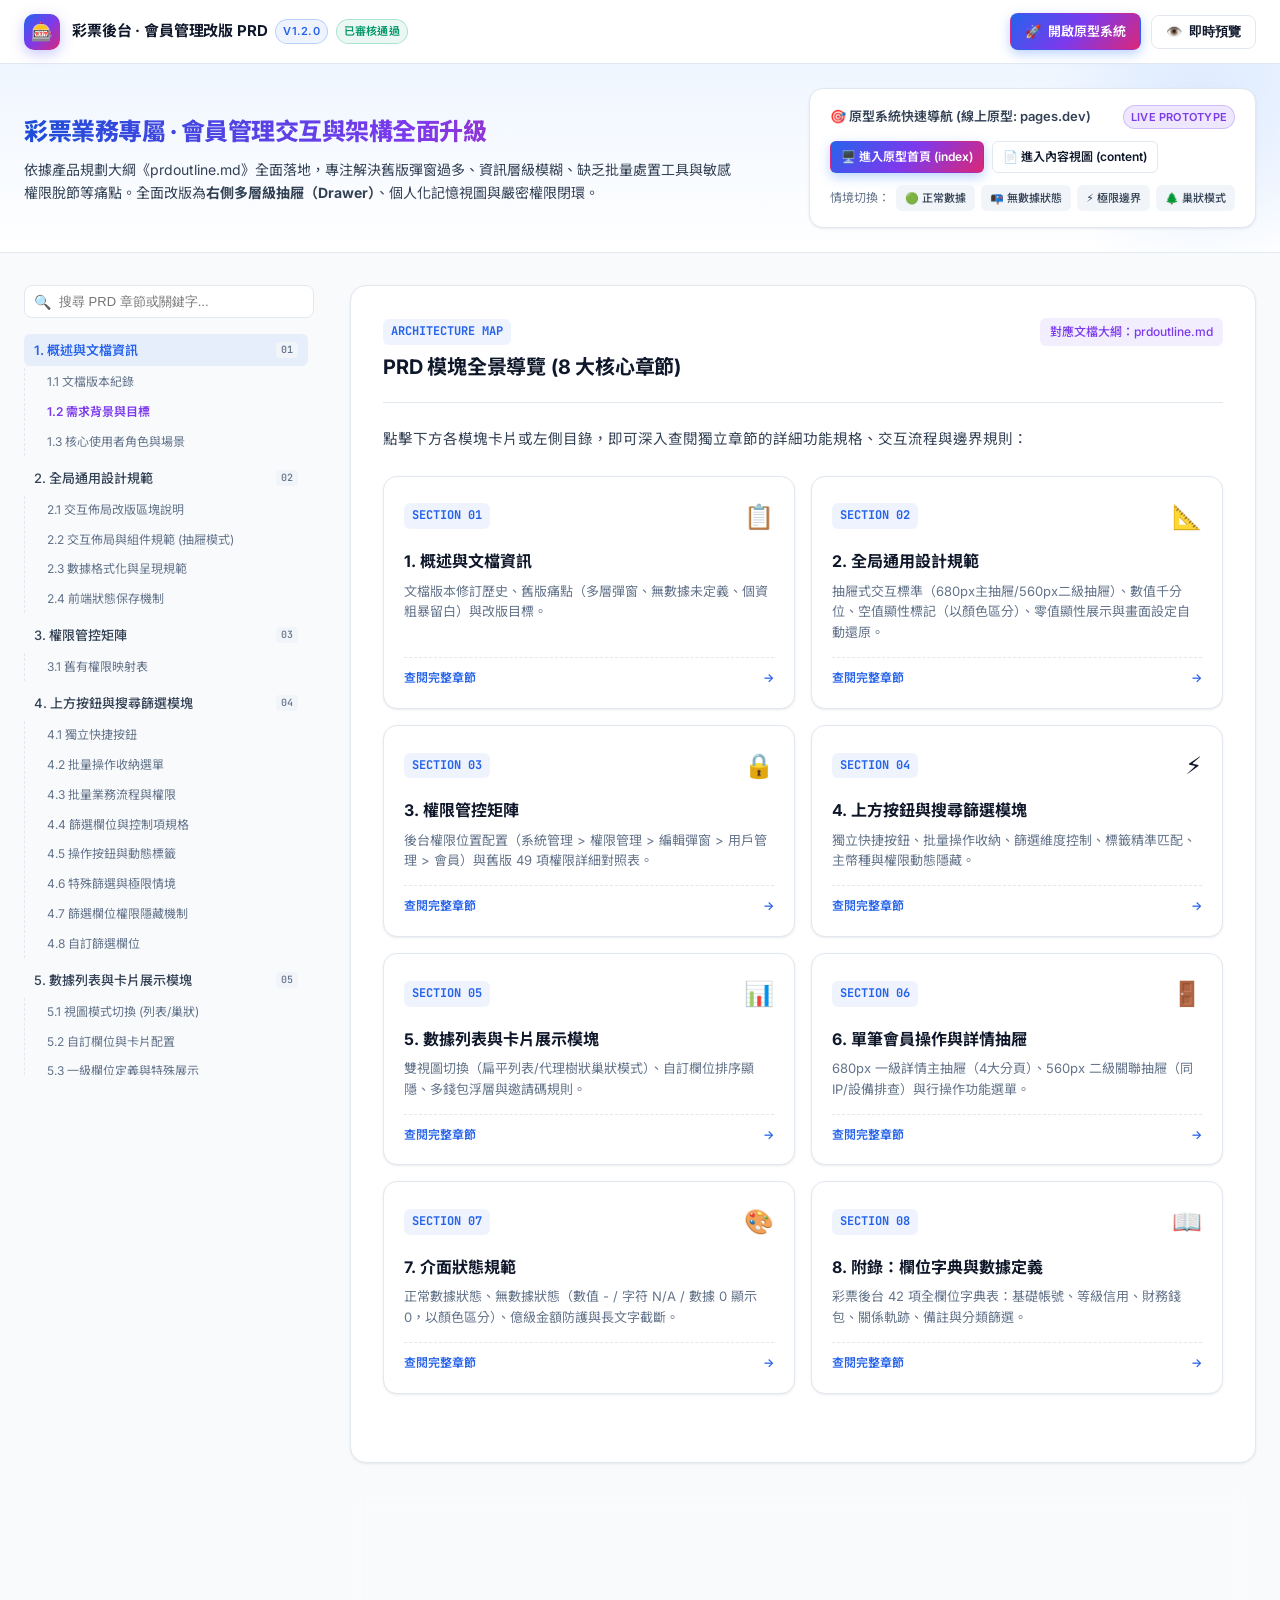
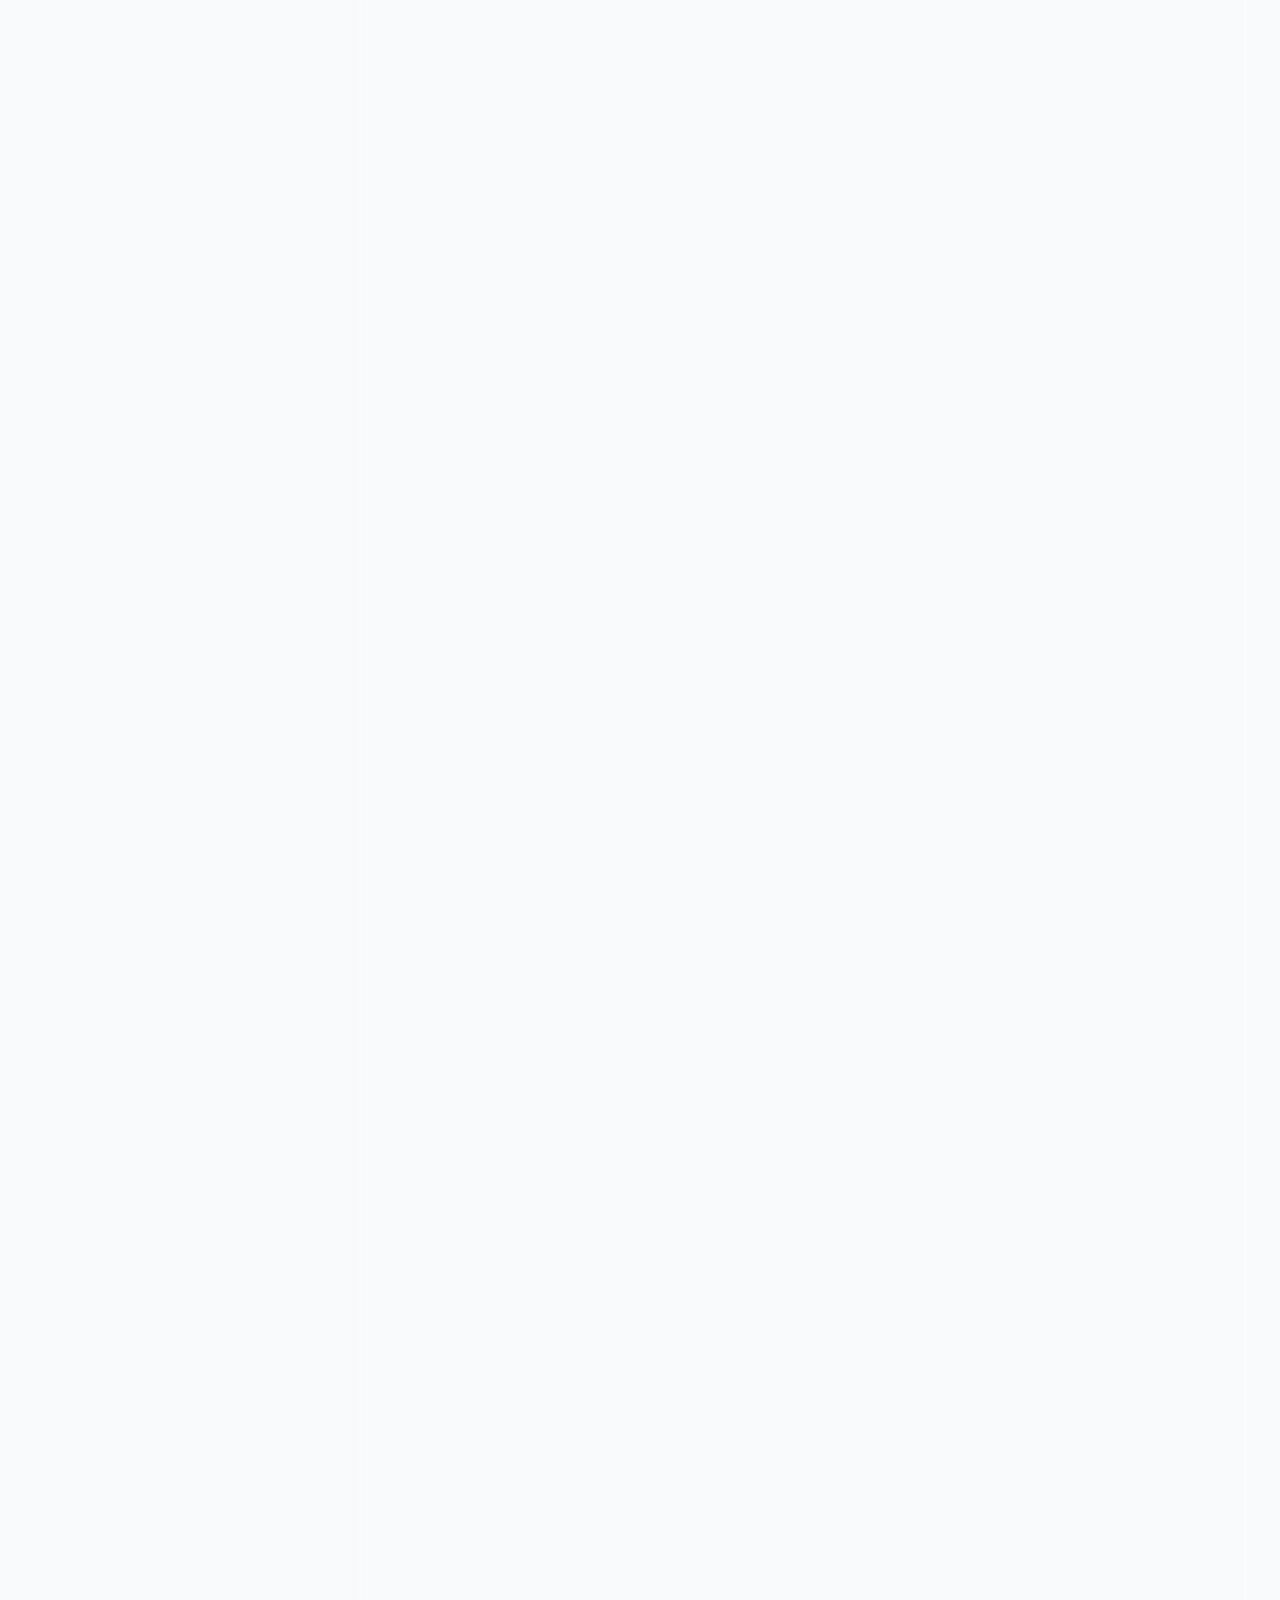
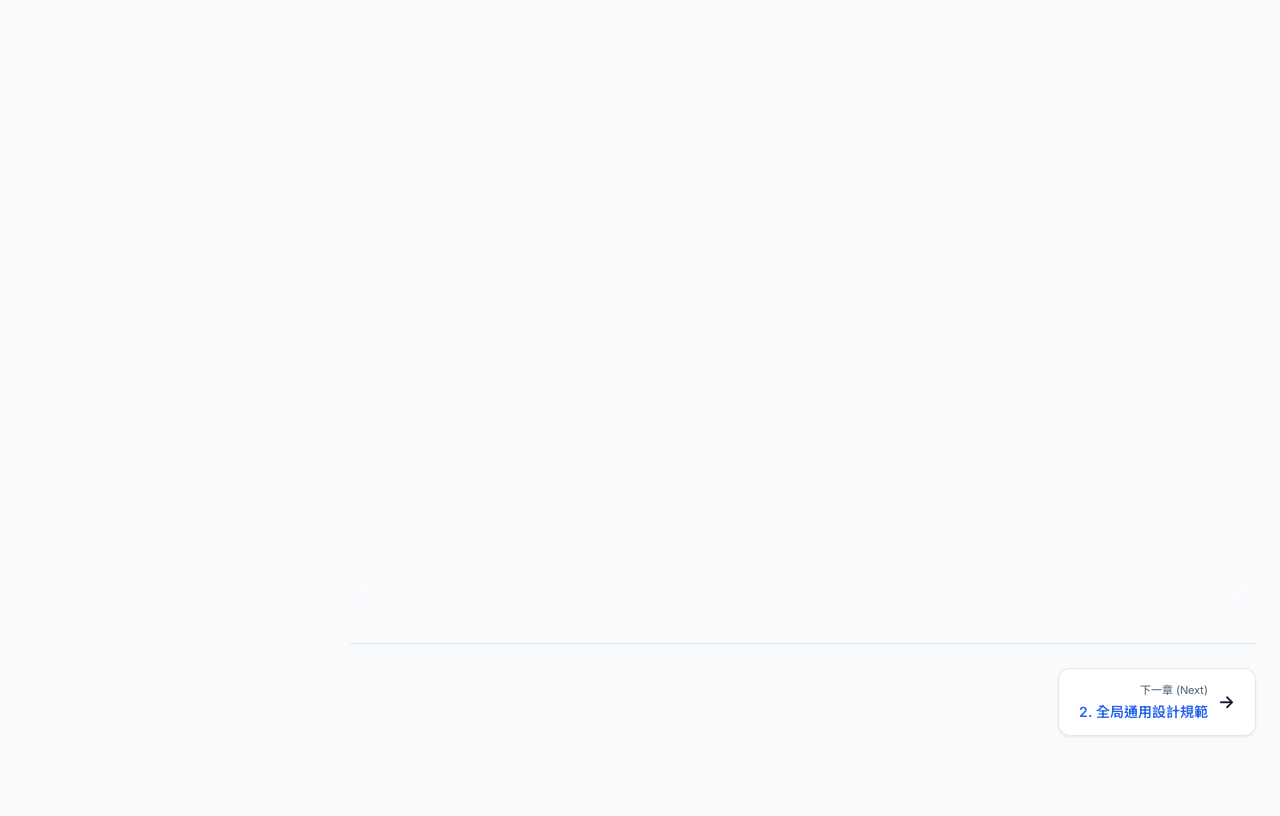
==== index.html @ 3790c060 "feat: 彩票後台會員管理改版 PRD 與交互設計規格文檔" ====
<!DOCTYPE html>
<html lang="zh-TW">
<head>
  <meta charset="UTF-8">
  <meta name="viewport" content="width=device-width, initial-scale=1.0">
  <title>《彩票後台 - 會員管理改版 PRD》產品需求文檔總覽</title>
  <meta name="description" content="彩票會員管理後台改版產品需求文檔 (PRD)，涵蓋抽屜式交互佈局、權限連動矩陣、42項欄位字典、批量作業機制與原型系統整合。">
  
  <!-- Google Fonts: Inter & JetBrains Mono -->
  <link rel="preconnect" href="https://fonts.googleapis.com">
  <link rel="preconnect" href="https://fonts.gstatic.com" crossorigin>
  <link href="https://fonts.googleapis.com/css2?family=Inter:wght@300;400;500;600;700;800&family=JetBrains+Mono:wght@400;500;600&family=Noto+Sans+TC:wght@300;400;500;700&display=swap" rel="stylesheet">

  <link rel="stylesheet" href="css/style.css">
</head>
<body>

  <!-- Top Sticky Bar -->
  <header class="site-header">
    <a href="index.html" class="brand-area">
      <div class="brand-icon">🎰</div>
      <div class="brand-info">
        <h1>
          彩票後台 · 會員管理改版 PRD
          <span class="badge-tag badge-primary">v1.2.0</span>
          <span class="badge-tag badge-emerald">已審核通過</span>
        </h1>
      </div>
    </a>

    <div class="header-actions">
      <!-- Direct Prototype Link -->
      <a href="https://pm-doc-new-sport.pages.dev/" target="_blank" class="btn btn-primary" id="open-prototype-btn">
        <span>🚀</span>
        <span>開啟原型系統</span>
      </a>

      <!-- Quick Embed Preview Trigger -->
      <button class="btn btn-outline" onclick="openPrototypeModal('https://pm-doc-new-sport.pages.dev/content.html?mock=normal')">
        <span>👁️</span>
        <span>即時預覽</span>
      </button>
    </div>
  </header>

  <!-- Prototype Hero Showcase Banner -->
  <section class="prototype-hero">
    <div class="hero-content">
      <div class="hero-text">
        <div class="hero-title">彩票業務專屬 · 會員管理交互與架構全面升級</div>
        <div class="hero-subtitle">
          依據產品規劃大綱《prdoutline.md》全面落地，專注解決舊版彈窗過多、資訊層級模糊、缺乏批量處置工具與敏感權限脫節等痛點。全面改版為<strong>右側多層級抽屜（Drawer）</strong>、個人化記憶視圖與嚴密權限閉環。
        </div>
      </div>

      <div class="hero-prototype-card">
        <div class="prototype-card-header">
          <span>🎯 原型系統快速導航 (線上原型: pages.dev)</span>
          <span class="badge-tag badge-purple">LIVE PROTOTYPE</span>
        </div>
        <div class="prototype-card-actions">
          <a href="https://pm-doc-new-sport.pages.dev/" target="_blank" class="btn btn-sm btn-primary">
            🖥️ 進入原型首頁 (index)
          </a>
          <a href="https://pm-doc-new-sport.pages.dev/content.html" target="_blank" class="btn btn-sm btn-outline">
            📄 進入內容視圖 (content)
          </a>
        </div>
        <div class="scenario-pills">
          <span>情境切換：</span>
          <a href="https://pm-doc-new-sport.pages.dev/content.html?mock=normal" target="_blank" class="pill-link">🟢 正常數據</a>
          <a href="https://pm-doc-new-sport.pages.dev/content.html?mock=nodata&mode=nested" target="_blank" class="pill-link">📭 無數據狀態</a>
          <a href="https://pm-doc-new-sport.pages.dev/content.html?mock=extreme&mode=nested" target="_blank" class="pill-link">⚡ 極限邊界</a>
          <a href="https://pm-doc-new-sport.pages.dev/content.html?mode=nested" target="_blank" class="pill-link">🌲 巢狀模式</a>
        </div>
      </div>
    </div>
  </section>

  <!-- Main Container -->
  <div class="app-container">

    <!-- Left Sidebar: TOC -->
    <aside class="sidebar">
      <div class="toc-search-box">
        <span class="toc-search-icon">🔍</span>
        <input type="text" class="toc-search-input" id="toc-filter" placeholder="搜尋 PRD 章節或關鍵字..." oninput="filterTOC()">
      </div>

      <nav class="toc-nav">
                                <ul class="toc-list" id="toc-list">
          <li class="toc-item">
            <a href="section-1.html" class="toc-link active">
              <span>1. 概述與文檔資訊</span>
              <span class="toc-badge">01</span>
            </a>
            <ul class="toc-sublist">
              <li><a href="#sec-1-1" class="toc-sublink">1.1 文檔版本紀錄</a></li>
              <li><a href="#sec-1-2" class="toc-sublink">1.2 需求背景與目標</a></li>
              <li><a href="#sec-1-3" class="toc-sublink">1.3 核心使用者角色與場景</a></li>
            </ul>
          </li>
          <li class="toc-item">
            <a href="section-2.html" class="toc-link">
              <span>2. 全局通用設計規範</span>
              <span class="toc-badge">02</span>
            </a>
            <ul class="toc-sublist">
              <li><a href="section-2.html#sec-2-1" class="toc-sublink">2.1 交互佈局改版區塊說明</a></li>
              <li><a href="section-2.html#sec-2-2" class="toc-sublink">2.2 交互佈局與組件規範 (抽屜模式)</a></li>
              <li><a href="section-2.html#sec-2-3" class="toc-sublink">2.3 數據格式化與呈現規範</a></li>
              <li><a href="section-2.html#sec-2-4" class="toc-sublink">2.4 前端狀態保存機制</a></li>
            </ul>
          </li>
          <li class="toc-item">
            <a href="section-3.html" class="toc-link">
              <span>3. 權限管控矩陣</span>
              <span class="toc-badge">03</span>
            </a>
            <ul class="toc-sublist">
              <li><a href="section-3.html#sec-3-1" class="toc-sublink">3.1 舊有權限映射表</a></li>
            </ul>
          </li>
          <li class="toc-item">
            <a href="section-4.html" class="toc-link">
              <span>4. 上方按鈕與搜尋篩選模塊</span>
              <span class="toc-badge">04</span>
            </a>
            <ul class="toc-sublist">
              <li><a href="section-4.html#sec-4-1" class="toc-sublink">4.1 獨立快捷按鈕</a></li>
              <li><a href="section-4.html#sec-4-2" class="toc-sublink">4.2 批量操作收納選單</a></li>
              <li><a href="section-4.html#sec-4-3" class="toc-sublink">4.3 批量業務流程與權限</a></li>
              <li><a href="section-4.html#sec-4-4" class="toc-sublink">4.4 篩選欄位與控制項規格</a></li>
              <li><a href="section-4.html#sec-4-5" class="toc-sublink">4.5 操作按鈕與動態標籤</a></li>
              <li><a href="section-4.html#sec-4-6" class="toc-sublink">4.6 特殊篩選與極限情境</a></li>
              <li><a href="section-4.html#sec-4-7" class="toc-sublink">4.7 篩選欄位權限隱藏機制</a></li>
              <li><a href="section-4.html#sec-4-8" class="toc-sublink">4.8 自訂篩選欄位</a></li>
            </ul>
          </li>
          <li class="toc-item">
            <a href="section-5.html" class="toc-link">
              <span>5. 數據列表與卡片展示模塊</span>
              <span class="toc-badge">05</span>
            </a>
            <ul class="toc-sublist">
              <li><a href="section-5.html#sec-5-1" class="toc-sublink">5.1 視圖模式切換 (列表/巢狀)</a></li>
              <li><a href="section-5.html#sec-5-2" class="toc-sublink">5.2 自訂欄位與卡片配置</a></li>
              <li><a href="section-5.html#sec-5-3" class="toc-sublink">5.3 一級欄位定義與特殊展示</a></li>
              <li><a href="section-5.html#sec-5-3-2" class="toc-sublink">5.3.2 列表模式展開卡片規格</a></li>
            </ul>
          </li>
          <li class="toc-item">
            <a href="section-6.html" class="toc-link">
              <span>6. 單筆會員操作與詳情抽屜</span>
              <span class="toc-badge">06</span>
            </a>
            <ul class="toc-sublist">
              <li><a href="section-6.html#sec-6-1" class="toc-sublink">6.1 編輯用戶抽屜 (基本信息/設置)</a></li>
              <li><a href="section-6.html#sec-6-2" class="toc-sublink">6.2 會員詳情抽屜 (4大分頁)</a></li>
              <li><a href="section-6.html#sec-6-3" class="toc-sublink">6.3 二級抽屜互動機制 (同IP/設備)</a></li>
            </ul>
          </li>
          <li class="toc-item">
            <a href="section-7.html" class="toc-link">
              <span>7. 介面狀態規範</span>
              <span class="toc-badge">07</span>
            </a>
            <ul class="toc-sublist">
              <li><a href="section-7.html#sec-7-1" class="toc-sublink">7.1 正常狀態 (Normal State)</a></li>
              <li><a href="section-7.html#sec-7-2" class="toc-sublink">7.2 無數據狀態 (Empty State)</a></li>
              <li><a href="section-7.html#sec-7-3" class="toc-sublink">7.3 極限狀態 (Edge / Extreme State)</a></li>
            </ul>
          </li>
          <li class="toc-item">
            <a href="section-8.html" class="toc-link">
              <span>8. 附錄：欄位字典與數據定義</span>
              <span class="toc-badge">08</span>
            </a>
            <ul class="toc-sublist">
              <li><a href="section-8.html#sec-8-1" class="toc-sublink">8.1 基礎帳號與狀態 (12項)</a></li>
              <li><a href="section-8.html#sec-8-2" class="toc-sublink">8.2 等級與額度 (7項)</a></li>
              <li><a href="section-8.html#sec-8-3" class="toc-sublink">8.3 財務與資金流水 (13項)</a></li>
              <li><a href="section-8.html#sec-8-4" class="toc-sublink">8.4 關係、推薦與軌跡 (8項)</a></li>
              <li><a href="section-8.html#sec-8-5" class="toc-sublink">8.5 備註欄位 (2項)</a></li>
            </ul>
          </li>
        </ul>
      </nav>
    </aside>

    <!-- Main Content Area -->
    <main class="content-area">

      <!-- Architecture Overview Cards -->
      <div class="section-card" style="margin-bottom: 24px;">
        <div class="section-header">
          <div>
            <span class="section-number">ARCHITECTURE MAP</span>
            <h2 class="section-title">PRD 模塊全景導覽 (8 大核心章節)</h2>
          </div>
          <span class="section-source">對應文檔大綱：prdoutline.md</span>
        </div>
        <p class="paragraph">點擊下方各模塊卡片或左側目錄，即可深入查閱獨立章節的詳細功能規格、交互流程與邊界規則：</p>
        
        <div class="module-overview-grid">
        <a href="section-1.html" class="module-card">
          <div>
            <div class="module-card-header">
              <span class="module-card-num">SECTION 01</span>
              <span class="module-card-icon">📋</span>
            </div>
            <div class="module-card-title">1. 概述與文檔資訊</div>
            <div class="module-card-desc">文檔版本修訂歷史、舊版痛點（多層彈窗、無數據未定義、個資粗暴留白）與改版目標。</div>
          </div>
          <div class="module-card-footer">
            <span>查閱完整章節</span>
            <span>→</span>
          </div>
        </a>
        <a href="section-2.html" class="module-card">
          <div>
            <div class="module-card-header">
              <span class="module-card-num">SECTION 02</span>
              <span class="module-card-icon">📐</span>
            </div>
            <div class="module-card-title">2. 全局通用設計規範</div>
            <div class="module-card-desc">抽屜式交互標準（680px主抽屜/560px二級抽屜）、數值千分位、空值顯性標記（以顏色區分）、零值顯性展示與畫面設定自動還原。</div>
          </div>
          <div class="module-card-footer">
            <span>查閱完整章節</span>
            <span>→</span>
          </div>
        </a>
        <a href="section-3.html" class="module-card">
          <div>
            <div class="module-card-header">
              <span class="module-card-num">SECTION 03</span>
              <span class="module-card-icon">🔒</span>
            </div>
            <div class="module-card-title">3. 權限管控矩陣</div>
            <div class="module-card-desc">後台權限位置配置（系統管理 &gt; 權限管理 &gt; 編輯彈窗 &gt; 用戶管理 &gt; 會員）與舊版 49 項權限詳細對照表。</div>
          </div>
          <div class="module-card-footer">
            <span>查閱完整章節</span>
            <span>→</span>
          </div>
        </a>
                        <a href="section-4.html" class="module-card">
          <div>
            <div class="module-card-header">
              <span class="module-card-num">SECTION 04</span>
              <span class="module-card-icon">⚡</span>
            </div>
            <div class="module-card-title">4. 上方按鈕與搜尋篩選模塊</div>
            <div class="module-card-desc">獨立快捷按鈕、批量操作收納、篩選維度控制、標籤精準匹配、主幣種與權限動態隱藏。</div>
          </div>
          <div class="module-card-footer">
            <span>查閱完整章節</span>
            <span>→</span>
          </div>
        </a>
        <a href="section-5.html" class="module-card">
          <div>
            <div class="module-card-header">
              <span class="module-card-num">SECTION 05</span>
              <span class="module-card-icon">📊</span>
            </div>
            <div class="module-card-title">5. 數據列表與卡片展示模塊</div>
            <div class="module-card-desc">雙視圖切換（扁平列表/代理樹狀巢狀模式）、自訂欄位排序顯隱、多錢包浮層與邀請碼規則。</div>
          </div>
          <div class="module-card-footer">
            <span>查閱完整章節</span>
            <span>→</span>
          </div>
        </a>
        <a href="section-6.html" class="module-card">
          <div>
            <div class="module-card-header">
              <span class="module-card-num">SECTION 06</span>
              <span class="module-card-icon">🚪</span>
            </div>
            <div class="module-card-title">6. 單筆會員操作與詳情抽屜</div>
            <div class="module-card-desc">680px 一級詳情主抽屜（4大分頁）、560px 二級關聯抽屜（同IP/設備排查）與行操作功能選單。</div>
          </div>
          <div class="module-card-footer">
            <span>查閱完整章節</span>
            <span>→</span>
          </div>
        </a>
        <a href="section-7.html" class="module-card">
          <div>
            <div class="module-card-header">
              <span class="module-card-num">SECTION 07</span>
              <span class="module-card-icon">🎨</span>
            </div>
            <div class="module-card-title">7. 介面狀態規範</div>
            <div class="module-card-desc">正常數據狀態、無數據狀態（數值 - / 字符 N/A / 數據 0 顯示 0，以顏色區分）、億級金額防護與長文字截斷。</div>
          </div>
          <div class="module-card-footer">
            <span>查閱完整章節</span>
            <span>→</span>
          </div>
        </a>
        <a href="section-8.html" class="module-card">
          <div>
            <div class="module-card-header">
              <span class="module-card-num">SECTION 08</span>
              <span class="module-card-icon">📖</span>
            </div>
            <div class="module-card-title">8. 附錄：欄位字典與數據定義</div>
            <div class="module-card-desc">彩票後台 42 項全欄位字典表：基礎帳號、等級信用、財務錢包、關係軌跡、備註與分類篩選。</div>
          </div>
          <div class="module-card-footer">
            <span>查閱完整章節</span>
            <span>→</span>
          </div>
        </a>
        </div>
      </div>

      <!-- Section 1 Detailed Content -->
      <!-- SECTION 1 -->
      <section id="section-1" class="section-card">
        <div class="section-header">
          <div>
            <span class="section-number">SECTION 01</span>
            <h2 class="section-title">1. 概述與文檔資訊</h2>
          </div>
          <span class="section-source">📄 文檔基礎規格</span>
        </div>

        <!-- Jira Issue Link Banner -->
        <div class="callout callout-info" style="margin-bottom: 24px; display: flex; align-items: center; justify-content: space-between; flex-wrap: wrap; gap: 16px; background: rgba(0, 82, 204, 0.05); border-left: 4px solid #0052CC; padding: 14px 18px;">
          <div style="display: flex; align-items: center; gap: 14px;">
            <div style="width: 40px; height: 40px; border-radius: 8px; background: #0052CC; display: flex; align-items: center; justify-content: center; color: #fff; font-size: 20px; flex-shrink: 0; box-shadow: 0 2px 6px rgba(0, 82, 204, 0.25);">
              🎫
            </div>
            <div>
              <div style="font-size: 11px; font-weight: 700; color: #0052CC; text-transform: uppercase; letter-spacing: 0.5px; margin-bottom: 2px;">
                Jira 需求追蹤單
              </div>
              <div style="font-size: 15px; font-weight: 600; color: var(--text-main);">
                需求單號：<a href="https://cat-teams.atlassian.net/browse/PRJ-693" target="_blank" rel="noopener noreferrer" style="color: #0052CC; font-weight: 700; text-decoration: underline;">PRJ-693</a>
                <span style="color: var(--text-muted); font-weight: 400; font-size: 13px; margin-left: 6px;">(彩票會員管理改版需求)</span>
              </div>
              <div style="font-size: 12px; color: var(--text-subtle); margin-top: 3px; font-family: var(--font-mono);">
                <a href="https://cat-teams.atlassian.net/browse/PRJ-693" target="_blank" rel="noopener noreferrer" style="color: inherit; text-decoration: none;">https://cat-teams.atlassian.net/browse/PRJ-693</a>
              </div>
            </div>
          </div>
          <div>
            <a href="https://cat-teams.atlassian.net/browse/PRJ-693" target="_blank" rel="noopener noreferrer" class="btn btn-primary" style="background: #0052CC; border-color: #0052CC; padding: 7px 18px; font-size: 13px; font-weight: 600; text-decoration: none; border-radius: 6px; box-shadow: 0 2px 4px rgba(0, 82, 204, 0.2); display: inline-flex; align-items: center; gap: 6px;">
              <span>開啟 Jira 單</span>
              <span style="font-size: 14px;">↗</span>
            </a>
          </div>
        </div>

        <h3 id="sec-1-1" class="sub-title">1.1 文檔版本紀錄</h3>
        <p class="paragraph">本改版文檔嚴格追蹤彩票會員管理系統重構之演進歷程與權限對齊歷程：</p>

        <div class="table-container">
          <table class="data-table">
            <thead>
              <tr>
                <th>版本號</th>
                <th>修訂日期</th>
                <th>修訂人</th>
                <th>修訂摘要說明</th>
                <th>審核狀態</th>
              </tr>
            </thead>
            <tbody>
              <tr>
                <td><span class="code-pill">v1.2.0</span></td>
                <td>2026-10-22</td>
                <td>產品架構組</td>
                <td>建立完整 HTML 互動式 PRD，整合抽屜二級架構、42項字典與權限矩陣</td>
                <td><span class="badge-tag badge-emerald">已通過</span></td>
              </tr>
              <tr>
                <td><span class="code-pill">v1.1.0</span></td>
                <td>2026-10-18</td>
                <td>交互設計師</td>
                <td>移除多層彈窗，升級為 680px 一級抽屜與 560px 關聯二級抽屜</td>
                <td><span class="badge-tag badge-emerald">已通過</span></td>
              </tr>
              <tr>
                <td><span class="code-pill">v1.0.0</span></td>
                <td>2026-10-08</td>
                <td>產品經理</td>
                <td>完成彩票會員欄位定義、批量作業整合及權限對照表初稿</td>
                <td><span class="badge-tag badge-emerald">已通過</span></td>
              </tr>
            </tbody>
          </table>
        </div>

        <h3 id="sec-1-2" class="sub-title">1.2 需求背景與目標</h3>
        <div class="grid-2">
          <div class="feature-box" style="border-left: 3px solid var(--rose);">
            <div class="feature-box-header">
              <div class="feature-icon" style="background: var(--rose-light); color: var(--rose);">⚠️</div>
              <div class="feature-title">舊版痛點</div>
            </div>
            <div class="feature-desc">
              <ul style="padding-left: 18px; margin-top: 6px; display: flex; flex-direction: column; gap: 10px; color: var(--text-main, #0f172a); font-weight: 600; font-size: 13.5px;">
                <li>搜尋列無隨權限控制</li>
                <li>介面適配不良且難擴展</li>
                <li>未定義無數據與極限狀態</li>
                <li>資訊缺乏分群過度擁擠</li>
                <li>多層彈窗干擾操作上下文</li>
                <li>缺乏批量高頻維護工具</li>
                <li>個資遮蔽處置粗暴</li>
              </ul>
            </div>
          </div>

          <div class="feature-box" style="border-left: 3px solid var(--emerald);">
            <div class="feature-box-header">
              <div class="feature-icon" style="background: var(--emerald-light); color: var(--emerald);">🎯</div>
              <div class="feature-title">改版核心目標 (Key Objectives)</div>
            </div>
            <div class="feature-desc">
              <ul style="padding-left: 18px; margin-top: 6px; display: flex; flex-direction: column; gap: 10px; color: var(--text-main, #0f172a); font-weight: 600; font-size: 13.5px;">
                <li>搜尋條件隨權限動態控制</li>
                <li>會員數據高效比對與選取</li>
                <li>響應式適配與邊界狀態規範</li>
                <li>全面抽屜化維持列表視野連續</li>
                <li>個人化配置本地持久化</li>
                <li>閉環權限管控與安全脫敏</li>
                <li>支援列表與巢狀雙視圖切換</li>
              </ul>
            </div>
          </div>
        </div>

        <!-- Legacy Interface Screenshot Reference -->
        <div class="feature-box" style="margin-top: 18px; padding: 20px;">
          <div class="feature-box-header" style="justify-content: space-between; align-items: center; margin-bottom: 12px;">
            <div style="display: flex; align-items: center; gap: 8px;">
              <div class="feature-icon" style="background: rgba(148, 163, 184, 0.15); color: #475569;">🖼️</div>
              <div class="feature-title">舊版介面截圖對照 (Legacy Interface Reference)</div>
            </div>
            <span class="badge-tag badge-amber" style="font-size: 12px;">存檔時間：20261023</span>
          </div>
          <p style="font-size: 13.5px; color: var(--text-subtle); margin-bottom: 14px; line-height: 1.6;">
            這是舊版的介面截圖（存檔時間：20261023），包含會員列表主介面、用戶詳情彈窗與編輯用戶彈窗，作為本次痛點梳理與改版目標之現況對照依據：
          </p>

          <!-- 1. 主列表介面 -->
          <div style="margin-bottom: 16px;">
            <div style="font-size: 13px; font-weight: 700; color: var(--text-main); margin-bottom: 6px; display: flex; align-items: center; gap: 6px;">
              <span>📑 1. 舊版會員列表主介面</span>
              <span class="badge-tag" style="background: #f1f5f9; color: #64748b; font-size: 11px;">時間：20261023</span>
            </div>
            <div style="border-radius: 10px; overflow: hidden; border: 1px solid var(--border-subtle); box-shadow: var(--shadow-sm); background: #f8fafc;">
              <a href="lottery_usermagement_1023.png" target="_blank" title="點擊檢視原圖">
                <img src="lottery_usermagement_1023.png" alt="舊版彩票會員管理介面截圖 20261023" style="width: 100%; height: auto; display: block; cursor: zoom-in;">
              </a>
            </div>
          </div>

          <!-- 2. 用戶詳情與編輯用戶 2-Column Grid -->
          <div class="grid-2" style="margin-top: 14px; gap: 16px;">
            <!-- 用戶詳情 -->
            <div style="background: var(--bg-body); border: 1px solid var(--border-subtle); border-radius: 10px; padding: 12px;">
              <div style="font-size: 13px; font-weight: 700; color: var(--text-main); margin-bottom: 8px; display: flex; align-items: center; justify-content: space-between;">
                <span>🔍 2. 舊版用戶詳情 (User Details)</span>
                <span class="badge-tag badge-amber" style="font-size: 11px;">時間：20261023</span>
              </div>
              <div style="border-radius: 8px; overflow: hidden; border: 1px solid var(--border-subtle); background: #fff;">
                <a href="lottery_usermagement_1023_detail.png" target="_blank" title="點擊檢視用戶詳情原圖">
                  <img src="lottery_usermagement_1023_detail.png" alt="舊版彩票會員用戶詳情截圖 20261023" style="width: 100%; height: auto; display: block; cursor: zoom-in;">
                </a>
              </div>
              <div style="margin-top: 6px; font-size: 11.5px; color: var(--text-subtle); text-align: center;">
                舊版用戶詳情彈窗（存檔時間：20261023）
              </div>
            </div>

            <!-- 編輯用戶 -->
            <div style="background: var(--bg-body); border: 1px solid var(--border-subtle); border-radius: 10px; padding: 12px;">
              <div style="font-size: 13px; font-weight: 700; color: var(--text-main); margin-bottom: 8px; display: flex; align-items: center; justify-content: space-between;">
                <span>✏️ 3. 舊版編輯用戶 (Edit User)</span>
                <span class="badge-tag badge-amber" style="font-size: 11px;">時間：20261023</span>
              </div>
              <div style="border-radius: 8px; overflow: hidden; border: 1px solid var(--border-subtle); background: #fff;">
                <a href="lottery_usermagement_1023_edit.png" target="_blank" title="點擊檢視編輯用戶原圖">
                  <img src="lottery_usermagement_1023_edit.png" alt="舊版彩票會員編輯用戶截圖 20261023" style="width: 100%; height: auto; display: block; cursor: zoom-in;">
                </a>
              </div>
              <div style="margin-top: 6px; font-size: 11.5px; color: var(--text-subtle); text-align: center;">
                舊版編輯用戶彈窗（存檔時間：20261023）
              </div>
            </div>
          </div>

          <div style="margin-top: 10px; font-size: 12px; color: var(--text-subtle); text-align: center;">
            🔍 點擊任一圖片可於新分頁展開檢視原始高解析度大圖（時間：20261023）
          </div>
        </div>

        <h3 id="sec-1-3" class="sub-title">1.3 核心使用者角色與場景</h3>
        <div class="grid-4">
          <div class="feature-box">
            <div class="feature-box-header">
              <div class="feature-icon" style="background: rgba(59, 130, 246, 0.15); color: var(--primary);">🎧</div>
              <div class="feature-title">客服 (Support)</div>
            </div>
            <div class="feature-desc">快速查詢會員狀態、重置登入密碼、在線狀態與登入軌跡檢驗。</div>
          </div>
          <div class="feature-box">
            <div class="feature-box-header">
              <div class="feature-icon" style="background: rgba(244, 63, 94, 0.15); color: var(--rose);">🛡️</div>
              <div class="feature-title">風控 (Risk Control)</div>
            </div>
            <div class="feature-desc">透過二級抽屜排查同 IP / 同設備關聯帳號，稽核提款卡號異動日誌。</div>
          </div>
          <div class="feature-box">
            <div class="feature-box-header">
              <div class="feature-icon" style="background: rgba(16, 185, 129, 0.15); color: var(--emerald);">💰</div>
              <div class="feature-title">財務 (Finance)</div>
            </div>
            <div class="feature-desc">核對充提差、佣金餘額、三方場館資產流水，維護大額提款次數配額。</div>
          </div>
          <div class="feature-box">
            <div class="feature-box-header">
              <div class="feature-icon" style="background: rgba(245, 158, 11, 0.15); color: var(--amber);">👑</div>
              <div class="feature-title">運營 (Ops Manager)</div>
            </div>
            <div class="feature-desc">檢視代理樹狀結構、下級業績貢獻，執行批量代理移轉與返點設置。</div>
          </div>
        </div>
      </section>

        <!-- Page Navigation Buttons -->
        <div class="page-nav-bar">

          <a href="section-2.html" class="page-nav-btn next">
            <div>
              <span class="page-nav-subtitle">下一章 (Next)</span>
              <span class="page-nav-title">2. 全局通用設計規範</span>
            </div>
            <span style="font-size: 18px;">→</span>
          </a>
        </div>

    </main>
  </div>

  <!-- Prototype Interactive Modal Preview -->
  <div class="modal-overlay" id="prototype-modal" onclick="closePrototypeModal(event)">
    <div class="modal-window" onclick="event.stopPropagation()">
      <div class="modal-header">
        <div style="display: flex; align-items: center; gap: 10px;">
          <span style="font-size: 16px;">🖥️</span>
          <span style="font-weight: 700; font-size: 14px;" id="modal-title">彩票會員管理原型預覽 (Prototype Live Preview)</span>
          <span class="badge-tag badge-primary" id="modal-state-badge">NORMAL STATE</span>
        </div>
        <div style="display: flex; align-items: center; gap: 8px;">
          <button class="btn btn-sm btn-outline" onclick="switchModalIframe('https://pm-doc-new-sport.pages.dev/content.html?mock=normal')">🟢 正常</button>
          <button class="btn btn-sm btn-outline" onclick="switchModalIframe('https://pm-doc-new-sport.pages.dev/content.html?mock=nodata&mode=nested')">📭 無數據</button>
          <button class="btn btn-sm btn-outline" onclick="switchModalIframe('https://pm-doc-new-sport.pages.dev/content.html?mock=extreme&mode=nested')">⚡ 極限</button>
          <a href="https://pm-doc-new-sport.pages.dev/" target="_blank" class="btn btn-sm btn-primary">在新視窗開啟 ↗</a>
          <button class="icon-btn" onclick="closePrototypeModal()" style="width: 28px; height: 28px; font-size: 14px;">✕</button>
        </div>
      </div>
      <div class="modal-body">
        <iframe id="prototype-iframe" src="" title="Prototype Sandbox"></iframe>
      </div>
    </div>
  </div>

  <!-- Back to Top Floating Button -->
  <button class="back-to-top" id="back-to-top" onclick="window.scrollTo({top: 0, behavior: 'smooth'})" title="回到頂部">
    ↑
  </button>

  <script src="js/main.js"></script>
</body>
</html>
---- css/style.css ----
/* CSS Variables & Theme Configuration (Clean White Mode) */
    :root {
      --primary: #2563eb;
      --primary-hover: #1d4ed8;
      --primary-light: rgba(37, 99, 235, 0.08);
      --accent: #7c3aed;
      --accent-gradient: linear-gradient(135deg, #2563eb 0%, #7c3aed 50%, #db2777 100%);
      --emerald: #059669;
      --emerald-light: rgba(5, 150, 105, 0.08);
      --amber: #d97706;
      --amber-light: rgba(217, 119, 6, 0.08);
      --rose: #e11d48;
      --rose-light: rgba(225, 29, 72, 0.08);
      --indigo: #4f46e5;
      
      /* Pure White & Clean Slate Tokens */
      --bg-body: #f8fafc;
      --bg-surface: #ffffff;
      --bg-surface-elevated: #f1f5f9;
      --bg-card: #ffffff;
      --bg-card-hover: #f8fafc;
      --border-subtle: #e2e8f0;
      --border-focus: rgba(37, 99, 235, 0.4);
      --text-main: #0f172a;
      --text-muted: #334155;
      --text-subtle: #64748b;
      --header-bg: rgba(255, 255, 255, 0.94);
      --code-bg: #f1f5f9;
      --table-stripe: #f8fafc;
      --shadow-sm: 0 1px 3px 0 rgba(0, 0, 0, 0.07), 0 1px 2px -1px rgba(0, 0, 0, 0.05);
      --shadow-lg: 0 16px 32px -8px rgba(0, 0, 0, 0.12);
      --shadow-glow: 0 0 20px rgba(37, 99, 235, 0.12);
    }

    * {
      box-sizing: border-box;
      margin: 0;
      padding: 0;
    }

    body {
      font-family: 'Inter', 'Noto Sans TC', system-ui, -apple-system, sans-serif;
      background-color: var(--bg-body);
      color: var(--text-main);
      line-height: 1.65;
      font-size: 15px;
      transition: background-color 0.25s ease, color 0.25s ease;
      overflow-x: hidden;
    }

    /* Scrollbar */
    ::-webkit-scrollbar {
      width: 7px;
      height: 7px;
    }
    ::-webkit-scrollbar-track {
      background: var(--bg-body);
    }
    ::-webkit-scrollbar-thumb {
      background: var(--bg-surface-elevated);
      border-radius: 4px;
    }
    ::-webkit-scrollbar-thumb:hover {
      background: var(--text-subtle);
    }

    /* Top Sticky Header */
    header.site-header {
      position: sticky;
      top: 0;
      z-index: 50;
      backdrop-filter: blur(14px);
      -webkit-backdrop-filter: blur(14px);
      background: var(--header-bg);
      border-bottom: 1px solid var(--border-subtle);
      height: 64px;
      display: flex;
      align-items: center;
      justify-content: space-between;
      padding: 0 24px;
      gap: 16px;
    }

    .brand-area {
      display: flex;
      align-items: center;
      gap: 12px;
      text-decoration: none;
      color: inherit;
    }

    .brand-icon {
      width: 36px;
      height: 36px;
      border-radius: 10px;
      background: var(--accent-gradient);
      display: flex;
      align-items: center;
      justify-content: center;
      color: #fff;
      font-size: 18px;
      box-shadow: 0 4px 14px rgba(99, 102, 241, 0.35);
      flex-shrink: 0;
    }

    .brand-info h1 {
      font-size: 15px;
      font-weight: 700;
      letter-spacing: -0.01em;
      display: flex;
      align-items: center;
      gap: 8px;
      color: var(--text-main);
    }

    .badge-tag {
      display: inline-flex;
      align-items: center;
      gap: 3px;
      white-space: nowrap;
      font-size: 11px;
      padding: 2px 7px;
      border-radius: 999px;
      font-weight: 600;
      letter-spacing: 0.02em;
      text-transform: uppercase;
    }
    .badge-primary { background: var(--primary-light); color: var(--primary); border: 1px solid rgba(59, 130, 246, 0.3); }
    .badge-emerald { background: var(--emerald-light); color: var(--emerald); border: 1px solid rgba(16, 185, 129, 0.3); }
    .badge-amber { background: var(--amber-light); color: var(--amber); border: 1px solid rgba(245, 158, 11, 0.3); }
    .badge-purple { background: rgba(139, 92, 246, 0.15); color: var(--accent); border: 1px solid rgba(139, 92, 246, 0.3); }

    .header-actions {
      display: flex;
      align-items: center;
      gap: 10px;
    }

    .btn {
      display: inline-flex;
      align-items: center;
      justify-content: center;
      gap: 7px;
      font-size: 13px;
      font-weight: 600;
      padding: 7px 14px;
      border-radius: 8px;
      cursor: pointer;
      text-decoration: none;
      transition: all 0.2s cubic-bezier(0.16, 1, 0.3, 1);
      border: 1px solid transparent;
      user-select: none;
      white-space: nowrap;
    }

    .btn-primary {
      background: var(--accent-gradient);
      color: #ffffff;
      box-shadow: 0 4px 12px rgba(59, 130, 246, 0.35);
    }
    .btn-primary:hover {
      box-shadow: 0 6px 18px rgba(59, 130, 246, 0.5);
      transform: translateY(-1px);
    }

    .btn-outline {
      background: var(--bg-surface);
      color: var(--text-main);
      border: 1px solid var(--border-subtle);
    }
    .btn-outline:hover {
      background: var(--bg-surface-elevated);
      border-color: var(--text-subtle);
    }

    .btn-sm {
      padding: 5px 10px;
      font-size: 12px;
      border-radius: 6px;
    }

    .icon-btn {
      width: 36px;
      height: 36px;
      border-radius: 8px;
      background: var(--bg-surface);
      border: 1px solid var(--border-subtle);
      color: var(--text-muted);
      cursor: pointer;
      display: flex;
      align-items: center;
      justify-content: center;
      transition: all 0.2s;
    }
    .icon-btn:hover {
      color: var(--text-main);
      border-color: var(--border-focus);
      background: var(--bg-surface-elevated);
    }

    /* Prototype Hero Quick Banner */
    .prototype-hero {
      background: linear-gradient(180deg, #eff6ff 0%, #ffffff 100%);
      border-bottom: 1px solid var(--border-subtle);
      padding: 24px;
      position: relative;
      overflow: hidden;
    }
    .prototype-hero::before {
      content: '';
      position: absolute;
      top: -100px;
      right: -80px;
      width: 320px;
      height: 320px;
      background: radial-gradient(circle, rgba(59, 130, 246, 0.12) 0%, transparent 70%);
      pointer-events: none;
    }

    .hero-content {
      max-width: 1380px;
      margin: 0 auto;
      display: flex;
      flex-wrap: wrap;
      align-items: center;
      justify-content: space-between;
      gap: 20px;
    }

    .hero-text {
      flex: 1 1 500px;
    }
    .hero-title {
      font-size: 24px;
      font-weight: 800;
      letter-spacing: -0.02em;
      margin-bottom: 8px;
      background: linear-gradient(to right, #1d4ed8, #7c3aed, #db2777);
      -webkit-background-clip: text;
      -webkit-text-fill-color: transparent;
    }
    .hero-subtitle {
      color: var(--text-muted);
      font-size: 14px;
      max-width: 720px;
      line-height: 1.6;
    }

    .hero-prototype-card {
      background: var(--bg-surface);
      border: 1px solid var(--border-subtle);
      border-radius: 14px;
      padding: 16px 20px;
      display: flex;
      flex-direction: column;
      gap: 12px;
      box-shadow: var(--shadow-sm);
      min-width: 340px;
      backdrop-filter: blur(8px);
    }

    .prototype-card-header {
      display: flex;
      align-items: center;
      justify-content: space-between;
      font-size: 13px;
      font-weight: 600;
      color: var(--text-muted);
    }

    .prototype-card-actions {
      display: flex;
      align-items: center;
      gap: 8px;
      flex-wrap: wrap;
    }

    .scenario-pills {
      display: flex;
      align-items: center;
      gap: 6px;
      flex-wrap: wrap;
      font-size: 12px;
      color: var(--text-subtle);
    }
    .pill-link {
      padding: 3px 8px;
      border-radius: 6px;
      background: var(--bg-surface-elevated);
      color: var(--text-muted);
      text-decoration: none;
      font-size: 11px;
      font-weight: 500;
      transition: all 0.15s;
      border: 1px solid transparent;
    }
    .pill-link:hover {
      background: var(--primary-light);
      color: var(--primary);
      border-color: rgba(59, 130, 246, 0.3);
    }

    /* Main Container Layout */
    .app-container {
      max-width: 1420px;
      margin: 0 auto;
      display: grid;
      grid-template-columns: 290px minmax(0, 1fr);
      gap: 36px;
      padding: 32px 24px 80px 24px;
    }

    /* Left Sidebar: Navigation & Table of Contents */
    aside.sidebar {
      position: sticky;
      top: 88px;
      height: calc(100vh - 110px);
      display: flex;
      flex-direction: column;
      gap: 16px;
    }

    .toc-search-box {
      position: relative;
    }
    .toc-search-input {
      width: 100%;
      background: var(--bg-surface);
      border: 1px solid var(--border-subtle);
      border-radius: 8px;
      padding: 8px 12px 8px 34px;
      font-size: 13px;
      color: var(--text-main);
      outline: none;
      transition: all 0.2s;
    }
    .toc-search-input:focus {
      border-color: var(--border-focus);
      box-shadow: 0 0 0 3px rgba(59, 130, 246, 0.15);
    }
    .toc-search-icon {
      position: absolute;
      left: 10px;
      top: 50%;
      transform: translateY(-50%);
      color: var(--text-subtle);
      pointer-events: none;
      font-size: 14px;
    }

    .toc-nav {
      overflow-y: auto;
      padding-right: 6px;
      flex: 1;
    }

    .toc-list {
      list-style: none;
      display: flex;
      flex-direction: column;
      gap: 2px;
    }

    .toc-item {
      font-size: 13px;
    }

    .toc-link {
      display: flex;
      align-items: center;
      justify-content: space-between;
      padding: 7px 10px;
      border-radius: 6px;
      color: var(--text-muted);
      text-decoration: none;
      transition: all 0.15s;
      font-weight: 500;
      line-height: 1.4;
    }
    .toc-link:hover {
      color: var(--text-main);
      background: var(--bg-surface);
    }
    .toc-link.active {
      color: var(--primary);
      background: var(--primary-light);
      font-weight: 600;
    }

    .toc-badge {
      font-size: 10px;
      padding: 1px 5px;
      border-radius: 4px;
      background: var(--bg-surface-elevated);
      color: var(--text-subtle);
      font-family: 'JetBrains Mono', monospace;
    }

    .toc-sublist {
      list-style: none;
      padding-left: 14px;
      margin-top: 2px;
      margin-bottom: 4px;
      border-left: 1px dashed var(--border-subtle);
      display: flex;
      flex-direction: column;
      gap: 2px;
    }

    .toc-sublink {
      font-size: 12px;
      padding: 4px 8px;
      color: var(--text-subtle);
      text-decoration: none;
      display: block;
      border-radius: 5px;
      transition: all 0.15s;
    }
    .toc-sublink:hover {
      color: var(--text-main);
      background: var(--bg-surface);
    }
    .toc-sublink.active {
      color: var(--accent);
      font-weight: 600;
    }

    /* Content Area Styles */
    main.content-area {
      min-width: 0;
    }

    .section-card {
      background: var(--bg-card);
      border: 1px solid var(--border-subtle);
      border-radius: 16px;
      padding: 32px;
      margin-bottom: 32px;
      backdrop-filter: blur(8px);
      box-shadow: var(--shadow-sm);
      transition: border-color 0.2s, box-shadow 0.2s;
    }
    .section-card:hover {
      border-color: #cbd5e1;
      box-shadow: 0 4px 20px -2px rgba(0, 0, 0, 0.06);
    }

    .section-header {
      display: flex;
      align-items: flex-start;
      justify-content: space-between;
      gap: 16px;
      border-bottom: 1px solid var(--border-subtle);
      padding-bottom: 18px;
      margin-bottom: 24px;
    }

    .section-number {
      font-family: 'JetBrains Mono', monospace;
      font-size: 12px;
      font-weight: 700;
      color: var(--primary);
      background: var(--primary-light);
      padding: 3px 8px;
      border-radius: 6px;
      display: inline-block;
      margin-bottom: 6px;
    }

    .section-title {
      font-size: 20px;
      font-weight: 700;
      color: var(--text-main);
      letter-spacing: -0.01em;
    }

    .section-source {
      font-size: 12px;
      color: var(--accent);
      background: rgba(139, 92, 246, 0.1);
      padding: 4px 10px;
      border-radius: 6px;
      font-weight: 500;
      display: inline-flex;
      align-items: center;
      gap: 4px;
    }

    h3.sub-title {
      font-size: 16px;
      font-weight: 700;
      color: var(--text-main);
      margin: 24px 0 12px 0;
      display: flex;
      align-items: center;
      gap: 8px;
    }
    h3.sub-title::before {
      content: '';
      width: 4px;
      height: 16px;
      background: var(--accent);
      border-radius: 2px;
      display: inline-block;
    }

    p.paragraph {
      color: var(--text-muted);
      font-size: 14.5px;
      margin-bottom: 14px;
      line-height: 1.7;
    }

    /* Cards Grid */
    .grid-2 {
      display: grid;
      grid-template-columns: repeat(auto-fit, minmax(320px, 1fr));
      gap: 16px;
      margin: 16px 0;
    }
    .grid-3 {
      display: grid;
      grid-template-columns: repeat(auto-fit, minmax(260px, 1fr));
      gap: 16px;
      margin: 16px 0;
    }
    .grid-4 {
      display: grid;
      grid-template-columns: repeat(auto-fit, minmax(220px, 1fr));
      gap: 14px;
      margin: 16px 0;
    }

    .feature-box {
      background: var(--bg-surface);
      border: 1px solid var(--border-subtle);
      border-radius: 12px;
      padding: 18px;
      transition: all 0.2s;
    }
    .feature-box:hover {
      background: var(--bg-surface-elevated);
      border-color: var(--border-focus);
      transform: translateY(-2px);
      box-shadow: var(--shadow-sm);
    }

    .feature-box-header {
      display: flex;
      align-items: center;
      gap: 10px;
      margin-bottom: 10px;
    }
    .feature-icon {
      width: 32px;
      height: 32px;
      border-radius: 8px;
      display: flex;
      align-items: center;
      justify-content: center;
      font-size: 15px;
      flex-shrink: 0;
    }

    .feature-title {
      font-size: 14px;
      font-weight: 700;
      color: var(--text-main);
    }

    .feature-desc {
      font-size: 13px;
      color: var(--text-muted);
      line-height: 1.55;
    }

    /* Standardized Tables */
    .table-container {
      width: 100%;
      overflow-x: auto;
      border: 1px solid var(--border-subtle);
      border-radius: 12px;
      margin: 16px 0;
      background: var(--bg-surface);
    }

    table.data-table {
      width: 100%;
      border-collapse: collapse;
      font-size: 13px;
      text-align: left;
    }

    table.data-table th {
      background: var(--bg-surface-elevated);
      color: var(--text-main);
      font-weight: 600;
      padding: 12px 14px;
      border-bottom: 1px solid var(--border-subtle);
      white-space: nowrap;
    }

    table.data-table td {
      padding: 11px 14px;
      border-bottom: 1px solid var(--border-subtle);
      color: var(--text-muted);
      vertical-align: middle;
    }

    table.data-table tr:last-child td {
      border-bottom: none;
    }

    table.data-table tbody tr:hover {
      background: var(--table-stripe);
    }

    .code-pill {
      font-family: 'JetBrains Mono', monospace;
      font-size: 12px;
      padding: 2px 6px;
      border-radius: 5px;
      background: var(--code-bg);
      border: 1px solid var(--border-subtle);
      color: #0284c7;
      display: inline-block;
      font-weight: 500;
    }
    .code-pill.muted {
      color: #64748b;
      background: #f1f5f9;
      border-color: #cbd5e1;
    }

    /* Alert / Callout Boxes */
    .callout {
      border-radius: 10px;
      padding: 14px 18px;
      margin: 16px 0;
      display: flex;
      align-items: flex-start;
      gap: 12px;
      font-size: 13.5px;
      line-height: 1.6;
    }
    .callout-info {
      background: rgba(59, 130, 246, 0.08);
      border-left: 4px solid var(--primary);
      color: var(--text-main);
    }
    .callout-warning {
      background: rgba(245, 158, 11, 0.08);
      border-left: 4px solid var(--amber);
      color: var(--text-main);
    }
    .callout-success {
      background: rgba(16, 185, 129, 0.08);
      border-left: 4px solid var(--emerald);
      color: var(--text-main);
    }

    /* Interactive Field Filter Tabs */
    .field-filter-bar {
      display: flex;
      align-items: center;
      justify-content: space-between;
      gap: 12px;
      margin-bottom: 14px;
      flex-wrap: wrap;
    }

    .filter-tab-group {
      display: flex;
      align-items: center;
      gap: 6px;
      flex-wrap: wrap;
    }

    .filter-tab {
      padding: 6px 12px;
      border-radius: 6px;
      font-size: 12px;
      font-weight: 600;
      cursor: pointer;
      background: var(--bg-surface);
      border: 1px solid var(--border-subtle);
      color: var(--text-muted);
      transition: all 0.15s;
    }
    .filter-tab:hover {
      background: var(--bg-surface-elevated);
      color: var(--text-main);
    }
    .filter-tab.active {
      background: var(--primary);
      color: #ffffff;
      border-color: var(--primary);
    }

    .field-search-input {
      background: var(--bg-surface);
      border: 1px solid var(--border-subtle);
      border-radius: 6px;
      padding: 6px 10px;
      font-size: 12px;
      color: var(--text-main);
      width: 200px;
      outline: none;
    }
    .field-search-input:focus {
      border-color: var(--border-focus);
    }

    /* Drawer Simulation Preview Graphic */
    .drawer-diagram {
      background: #f8fafc;
      border: 1px solid var(--border-subtle);
      border-radius: 12px;
      padding: 20px;
      position: relative;
      margin: 16px 0;
      overflow: hidden;
    }
    .drawer-layers {
      display: flex;
      gap: 12px;
      align-items: stretch;
      min-height: 220px;
    }
    .layer-main {
      flex: 3;
      background: #ffffff;
      border: 1.5px dashed #cbd5e1;
      border-radius: 8px;
      padding: 14px;
      display: flex;
      flex-direction: column;
      justify-content: space-between;
    }
    .layer-drawer {
      flex: 2;
      background: #ffffff;
      border: 1.5px solid var(--primary);
      border-radius: 8px;
      padding: 14px;
      box-shadow: -4px 0 16px rgba(0,0,0,0.06);
      position: relative;
    }
    .layer-subdrawer {
      flex: 1.5;
      background: #faf5ff;
      border: 1.5px solid var(--accent);
      border-radius: 8px;
      padding: 14px;
      box-shadow: -4px 0 20px rgba(0,0,0,0.08);
    }

    /* Modal for Prototype Preview */
    .modal-overlay {
      position: fixed;
      inset: 0;
      background: rgba(0, 0, 0, 0.75);
      backdrop-filter: blur(6px);
      z-index: 100;
      display: none;
      align-items: center;
      justify-content: center;
      padding: 20px;
    }
    .modal-overlay.active {
      display: flex;
    }
    .modal-window {
      background: var(--bg-surface);
      border: 1px solid var(--border-subtle);
      border-radius: 16px;
      width: 95vw;
      max-width: 1400px;
      height: 90vh;
      display: flex;
      flex-direction: column;
      overflow: hidden;
      box-shadow: var(--shadow-lg);
    }
    .modal-header {
      padding: 12px 20px;
      border-bottom: 1px solid var(--border-subtle);
      display: flex;
      align-items: center;
      justify-content: space-between;
      background: var(--bg-surface-elevated);
    }
    .modal-body {
      flex: 1;
      position: relative;
    }
    .modal-body iframe {
      width: 100%;
      height: 100%;
      border: none;
    }

    /* Back to Top Floating Button */
    .back-to-top {
      position: fixed;
      bottom: 24px;
      right: 24px;
      width: 42px;
      height: 42px;
      border-radius: 50%;
      background: var(--accent-gradient);
      color: #fff;
      display: flex;
      align-items: center;
      justify-content: center;
      cursor: pointer;
      border: none;
      box-shadow: var(--shadow-sm);
      opacity: 0;
      visibility: hidden;
      transition: all 0.2s;
      z-index: 40;
    }
    .back-to-top.visible {
      opacity: 1;
      visibility: visible;
    }

    /* Responsive */
    @media (max-width: 1080px) {
      .app-container {
        grid-template-columns: 1fr;
      }
      aside.sidebar {
        display: none;
      }
    }


/* Multi-page Breadcrumbs & Navigation */
.breadcrumb-bar {
  display: flex;
  align-items: center;
  gap: 8px;
  font-size: 13px;
  color: var(--text-subtle);
  margin-bottom: 20px;
}
.breadcrumb-bar a {
  color: var(--primary);
  text-decoration: none;
  font-weight: 500;
}
.breadcrumb-bar a:hover {
  text-decoration: underline;
}
.breadcrumb-separator {
  color: #94a3b8;
}

.page-nav-bar {
  display: flex;
  align-items: center;
  justify-content: space-between;
  gap: 16px;
  margin-top: 36px;
  padding-top: 24px;
  border-top: 1px solid var(--border-subtle);
  flex-wrap: wrap;
}

.page-nav-btn {
  display: inline-flex;
  align-items: center;
  gap: 10px;
  padding: 12px 20px;
  background: var(--bg-surface);
  border: 1px solid var(--border-subtle);
  border-radius: 12px;
  text-decoration: none;
  color: var(--text-main);
  font-size: 14px;
  font-weight: 600;
  transition: all 0.2s ease;
  box-shadow: var(--shadow-sm);
  max-width: 48%;
}
.page-nav-btn:hover {
  border-color: var(--primary);
  background: var(--bg-surface-elevated);
  transform: translateY(-2px);
  box-shadow: 0 4px 12px rgba(37, 99, 235, 0.12);
}
.page-nav-btn.next {
  margin-left: auto;
  text-align: right;
}
.page-nav-subtitle {
  font-size: 11px;
  color: var(--text-subtle);
  font-weight: 500;
  display: block;
}
.page-nav-title {
  display: block;
  color: var(--primary);
  font-size: 14px;
}

/* Home Overview 9 Modules Grid */
.module-overview-grid {
  display: grid;
  grid-template-columns: repeat(auto-fit, minmax(310px, 1fr));
  gap: 16px;
  margin: 24px 0 36px 0;
}

.module-card {
  background: var(--bg-surface);
  border: 1px solid var(--border-subtle);
  border-radius: 14px;
  padding: 20px;
  text-decoration: none;
  color: inherit;
  display: flex;
  flex-direction: column;
  justify-content: space-between;
  transition: all 0.2s ease;
  box-shadow: var(--shadow-sm);
}
.module-card:hover {
  border-color: var(--primary);
  transform: translateY(-3px);
  box-shadow: 0 8px 24px rgba(37, 99, 235, 0.12);
}
.module-card-header {
  display: flex;
  align-items: center;
  justify-content: space-between;
  margin-bottom: 12px;
}
.module-card-num {
  font-family: 'JetBrains Mono', monospace;
  font-size: 12px;
  font-weight: 700;
  color: var(--primary);
  background: var(--primary-light);
  padding: 3px 8px;
  border-radius: 6px;
}
.module-card-icon {
  font-size: 24px;
}
.module-card-title {
  font-size: 16px;
  font-weight: 700;
  color: var(--text-main);
  margin-bottom: 6px;
}
.module-card-desc {
  font-size: 13px;
  color: var(--text-subtle);
  line-height: 1.6;
  flex: 1;
  margin-bottom: 14px;
}
.module-card-footer {
  display: flex;
  align-items: center;
  justify-content: space-between;
  font-size: 12px;
  font-weight: 600;
  color: var(--primary);
  padding-top: 10px;
  border-top: 1px dashed var(--border-subtle);
}
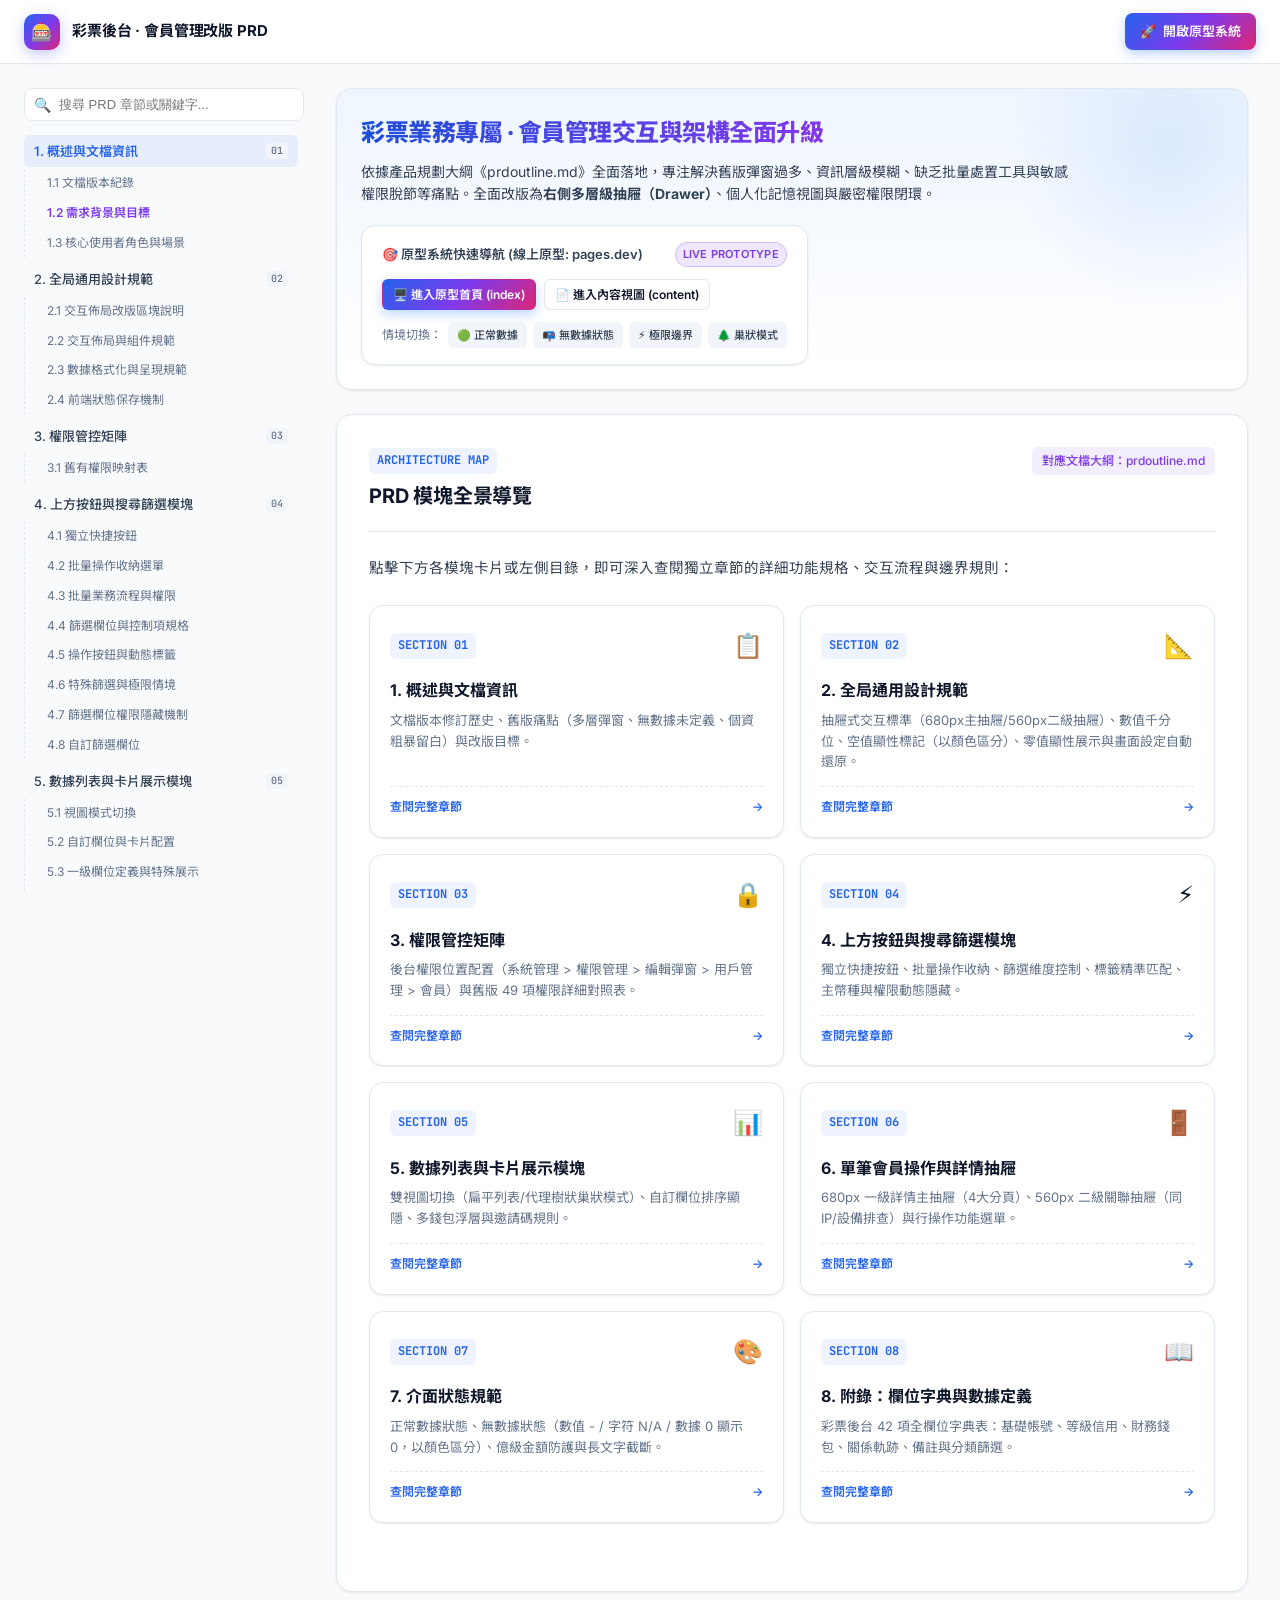
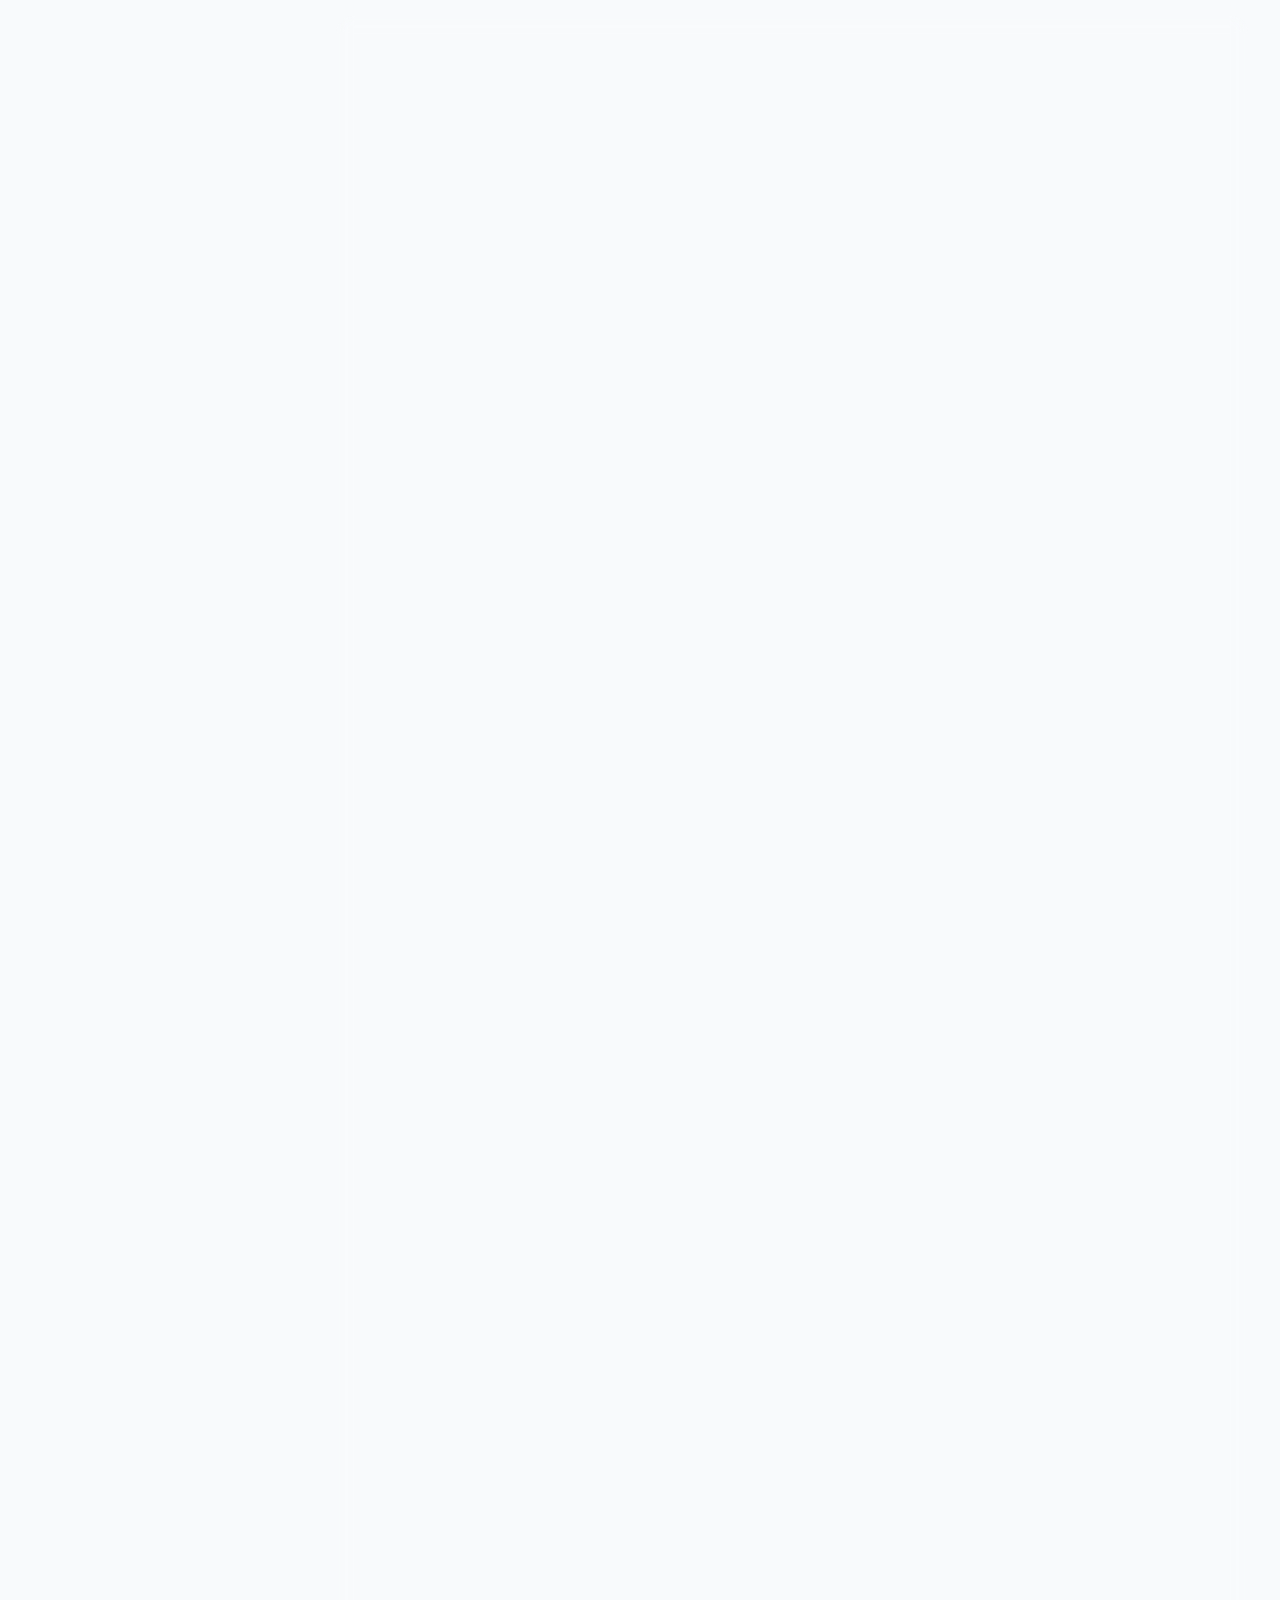
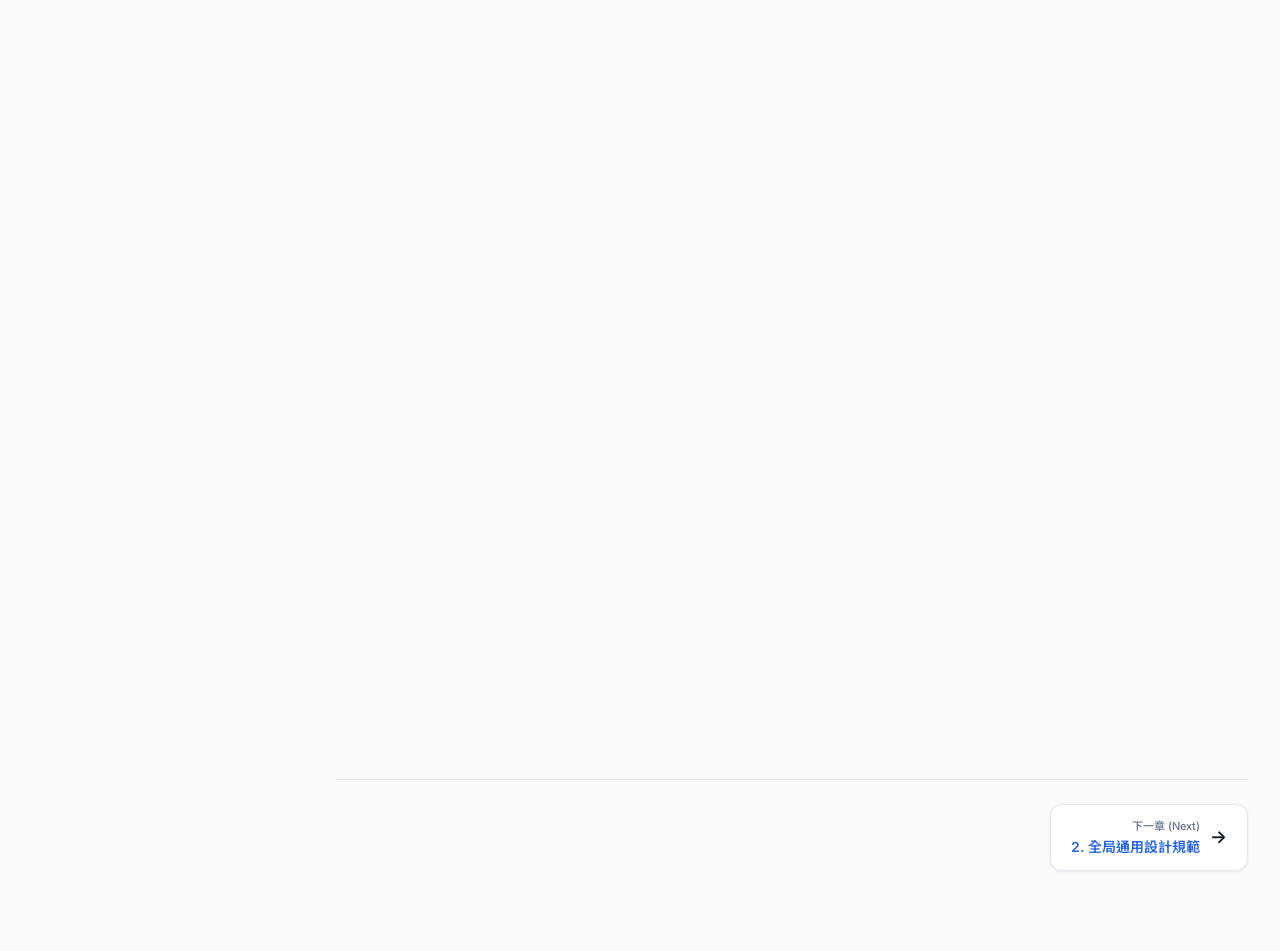
==== commit 5ec8847f: "feat: 整合篩選欄位規格、優化版面左側固定與畫布放大、移除頂部版本與審核標籤" ====
--- a/index.html
+++ b/index.html
@@ -1,18 +1,22 @@
 <!DOCTYPE html>
 <html lang="zh-TW">
+
 <head>
   <meta charset="UTF-8">
   <meta name="viewport" content="width=device-width, initial-scale=1.0">
   <title>《彩票後台 - 會員管理改版 PRD》產品需求文檔總覽</title>
   <meta name="description" content="彩票會員管理後台改版產品需求文檔 (PRD)，涵蓋抽屜式交互佈局、權限連動矩陣、42項欄位字典、批量作業機制與原型系統整合。">
-  
+
   <!-- Google Fonts: Inter & JetBrains Mono -->
   <link rel="preconnect" href="https://fonts.googleapis.com">
   <link rel="preconnect" href="https://fonts.gstatic.com" crossorigin>
-  <link href="https://fonts.googleapis.com/css2?family=Inter:wght@300;400;500;600;700;800&family=JetBrains+Mono:wght@400;500;600&family=Noto+Sans+TC:wght@300;400;500;700&display=swap" rel="stylesheet">
+  <link
+    href="https://fonts.googleapis.com/css2?family=Inter:wght@300;400;500;600;700;800&family=JetBrains+Mono:wght@400;500;600&family=Noto+Sans+TC:wght@300;400;500;700&display=swap"
+    rel="stylesheet">
 
   <link rel="stylesheet" href="css/style.css">
 </head>
+
 <body>
 
   <!-- Top Sticky Bar -->
@@ -20,11 +24,7 @@
     <a href="index.html" class="brand-area">
       <div class="brand-icon">🎰</div>
       <div class="brand-info">
-        <h1>
-          彩票後台 · 會員管理改版 PRD
-          <span class="badge-tag badge-primary">v1.2.0</span>
-          <span class="badge-tag badge-emerald">已審核通過</span>
-        </h1>
+        <h1>彩票後台 · 會員管理改版 PRD</h1>
       </div>
     </a>
 
@@ -34,48 +34,8 @@
         <span>🚀</span>
         <span>開啟原型系統</span>
       </a>
-
-      <!-- Quick Embed Preview Trigger -->
-      <button class="btn btn-outline" onclick="openPrototypeModal('https://pm-doc-new-sport.pages.dev/content.html?mock=normal')">
-        <span>👁️</span>
-        <span>即時預覽</span>
-      </button>
     </div>
   </header>
-
-  <!-- Prototype Hero Showcase Banner -->
-  <section class="prototype-hero">
-    <div class="hero-content">
-      <div class="hero-text">
-        <div class="hero-title">彩票業務專屬 · 會員管理交互與架構全面升級</div>
-        <div class="hero-subtitle">
-          依據產品規劃大綱《prdoutline.md》全面落地，專注解決舊版彈窗過多、資訊層級模糊、缺乏批量處置工具與敏感權限脫節等痛點。全面改版為<strong>右側多層級抽屜（Drawer）</strong>、個人化記憶視圖與嚴密權限閉環。
-        </div>
-      </div>
-
-      <div class="hero-prototype-card">
-        <div class="prototype-card-header">
-          <span>🎯 原型系統快速導航 (線上原型: pages.dev)</span>
-          <span class="badge-tag badge-purple">LIVE PROTOTYPE</span>
-        </div>
-        <div class="prototype-card-actions">
-          <a href="https://pm-doc-new-sport.pages.dev/" target="_blank" class="btn btn-sm btn-primary">
-            🖥️ 進入原型首頁 (index)
-          </a>
-          <a href="https://pm-doc-new-sport.pages.dev/content.html" target="_blank" class="btn btn-sm btn-outline">
-            📄 進入內容視圖 (content)
-          </a>
-        </div>
-        <div class="scenario-pills">
-          <span>情境切換：</span>
-          <a href="https://pm-doc-new-sport.pages.dev/content.html?mock=normal" target="_blank" class="pill-link">🟢 正常數據</a>
-          <a href="https://pm-doc-new-sport.pages.dev/content.html?mock=nodata&mode=nested" target="_blank" class="pill-link">📭 無數據狀態</a>
-          <a href="https://pm-doc-new-sport.pages.dev/content.html?mock=extreme&mode=nested" target="_blank" class="pill-link">⚡ 極限邊界</a>
-          <a href="https://pm-doc-new-sport.pages.dev/content.html?mode=nested" target="_blank" class="pill-link">🌲 巢狀模式</a>
-        </div>
-      </div>
-    </div>
-  </section>
 
   <!-- Main Container -->
   <div class="app-container">
@@ -84,11 +44,12 @@
     <aside class="sidebar">
       <div class="toc-search-box">
         <span class="toc-search-icon">🔍</span>
-        <input type="text" class="toc-search-input" id="toc-filter" placeholder="搜尋 PRD 章節或關鍵字..." oninput="filterTOC()">
+        <input type="text" class="toc-search-input" id="toc-filter" placeholder="搜尋 PRD 章節或關鍵字..."
+          oninput="filterTOC()">
       </div>
 
       <nav class="toc-nav">
-                                <ul class="toc-list" id="toc-list">
+        <ul class="toc-list" id="toc-list">
           <li class="toc-item">
             <a href="section-1.html" class="toc-link active">
               <span>1. 概述與文檔資訊</span>
@@ -107,7 +68,7 @@
             </a>
             <ul class="toc-sublist">
               <li><a href="section-2.html#sec-2-1" class="toc-sublink">2.1 交互佈局改版區塊說明</a></li>
-              <li><a href="section-2.html#sec-2-2" class="toc-sublink">2.2 交互佈局與組件規範 (抽屜模式)</a></li>
+              <li><a href="section-2.html#sec-2-2" class="toc-sublink">2.2 交互佈局與組件規範</a></li>
               <li><a href="section-2.html#sec-2-3" class="toc-sublink">2.3 數據格式化與呈現規範</a></li>
               <li><a href="section-2.html#sec-2-4" class="toc-sublink">2.4 前端狀態保存機制</a></li>
             </ul>
@@ -143,7 +104,7 @@
               <span class="toc-badge">05</span>
             </a>
             <ul class="toc-sublist">
-              <li><a href="section-5.html#sec-5-1" class="toc-sublink">5.1 視圖模式切換 (列表/巢狀)</a></li>
+              <li><a href="section-5.html#sec-5-1" class="toc-sublink">5.1 視圖模式切換</a></li>
               <li><a href="section-5.html#sec-5-2" class="toc-sublink">5.2 自訂欄位與卡片配置</a></li>
               <li><a href="section-5.html#sec-5-3" class="toc-sublink">5.3 一級欄位定義與特殊展示</a></li>
               <li><a href="section-5.html#sec-5-3-2" class="toc-sublink">5.3.2 列表模式展開卡片規格</a></li>
@@ -155,9 +116,9 @@
               <span class="toc-badge">06</span>
             </a>
             <ul class="toc-sublist">
-              <li><a href="section-6.html#sec-6-1" class="toc-sublink">6.1 編輯用戶抽屜 (基本信息/設置)</a></li>
-              <li><a href="section-6.html#sec-6-2" class="toc-sublink">6.2 會員詳情抽屜 (4大分頁)</a></li>
-              <li><a href="section-6.html#sec-6-3" class="toc-sublink">6.3 二級抽屜互動機制 (同IP/設備)</a></li>
+              <li><a href="section-6.html#sec-6-1" class="toc-sublink">6.1 編輯用戶抽屜</a></li>
+              <li><a href="section-6.html#sec-6-2" class="toc-sublink">6.2 會員詳情抽屜</a></li>
+              <li><a href="section-6.html#sec-6-3" class="toc-sublink">6.3 二級抽屜互動機制</a></li>
             </ul>
           </li>
           <li class="toc-item">
@@ -166,9 +127,9 @@
               <span class="toc-badge">07</span>
             </a>
             <ul class="toc-sublist">
-              <li><a href="section-7.html#sec-7-1" class="toc-sublink">7.1 正常狀態 (Normal State)</a></li>
-              <li><a href="section-7.html#sec-7-2" class="toc-sublink">7.2 無數據狀態 (Empty State)</a></li>
-              <li><a href="section-7.html#sec-7-3" class="toc-sublink">7.3 極限狀態 (Edge / Extreme State)</a></li>
+              <li><a href="section-7.html#sec-7-1" class="toc-sublink">7.1 正常狀態</a></li>
+              <li><a href="section-7.html#sec-7-2" class="toc-sublink">7.2 無數據狀態</a></li>
+              <li><a href="section-7.html#sec-7-3" class="toc-sublink">7.3 極限狀態</a></li>
             </ul>
           </li>
           <li class="toc-item">
@@ -177,11 +138,11 @@
               <span class="toc-badge">08</span>
             </a>
             <ul class="toc-sublist">
-              <li><a href="section-8.html#sec-8-1" class="toc-sublink">8.1 基礎帳號與狀態 (12項)</a></li>
-              <li><a href="section-8.html#sec-8-2" class="toc-sublink">8.2 等級與額度 (7項)</a></li>
-              <li><a href="section-8.html#sec-8-3" class="toc-sublink">8.3 財務與資金流水 (13項)</a></li>
-              <li><a href="section-8.html#sec-8-4" class="toc-sublink">8.4 關係、推薦與軌跡 (8項)</a></li>
-              <li><a href="section-8.html#sec-8-5" class="toc-sublink">8.5 備註欄位 (2項)</a></li>
+              <li><a href="section-8.html#sec-8-1" class="toc-sublink">8.1 基礎帳號與狀態</a></li>
+              <li><a href="section-8.html#sec-8-2" class="toc-sublink">8.2 等級與額度</a></li>
+              <li><a href="section-8.html#sec-8-3" class="toc-sublink">8.3 財務與資金流水</a></li>
+              <li><a href="section-8.html#sec-8-4" class="toc-sublink">8.4 關係、推薦與軌跡</a></li>
+              <li><a href="section-8.html#sec-8-5" class="toc-sublink">8.5 備註欄位</a></li>
             </ul>
           </li>
         </ul>
@@ -190,131 +151,169 @@
 
     <!-- Main Content Area -->
     <main class="content-area">
+
+      <!-- Prototype Hero Showcase Banner -->
+      <section class="prototype-hero">
+        <div class="hero-content">
+          <div class="hero-text">
+            <div class="hero-title">彩票業務專屬 · 會員管理交互與架構全面升級</div>
+            <div class="hero-subtitle">
+              依據產品規劃大綱《prdoutline.md》全面落地，專注解決舊版彈窗過多、資訊層級模糊、缺乏批量處置工具與敏感權限脫節等痛點。全面改版為<strong>右側多層級抽屜（Drawer）</strong>、個人化記憶視圖與嚴密權限閉環。
+            </div>
+          </div>
+
+          <div class="hero-prototype-card">
+            <div class="prototype-card-header">
+              <span>🎯 原型系統快速導航 (線上原型: pages.dev)</span>
+              <span class="badge-tag badge-purple">LIVE PROTOTYPE</span>
+            </div>
+            <div class="prototype-card-actions">
+              <a href="https://pm-doc-new-sport.pages.dev/" target="_blank" class="btn btn-sm btn-primary">
+                🖥️ 進入原型首頁 (index)
+              </a>
+              <a href="https://pm-doc-new-sport.pages.dev/content.html" target="_blank" class="btn btn-sm btn-outline">
+                📄 進入內容視圖 (content)
+              </a>
+            </div>
+            <div class="scenario-pills">
+              <span>情境切換：</span>
+              <a href="https://pm-doc-new-sport.pages.dev/content.html?mock=normal" target="_blank" class="pill-link">🟢
+                正常數據</a>
+              <a href="https://pm-doc-new-sport.pages.dev/content.html?mock=nodata&mode=nested" target="_blank"
+                class="pill-link">📭 無數據狀態</a>
+              <a href="https://pm-doc-new-sport.pages.dev/content.html?mock=extreme&mode=nested" target="_blank"
+                class="pill-link">⚡ 極限邊界</a>
+              <a href="https://pm-doc-new-sport.pages.dev/content.html?mode=nested" target="_blank" class="pill-link">🌲
+                巢狀模式</a>
+            </div>
+          </div>
+        </div>
+      </section>
 
       <!-- Architecture Overview Cards -->
       <div class="section-card" style="margin-bottom: 24px;">
         <div class="section-header">
           <div>
             <span class="section-number">ARCHITECTURE MAP</span>
-            <h2 class="section-title">PRD 模塊全景導覽 (8 大核心章節)</h2>
+            <h2 class="section-title">PRD 模塊全景導覽</h2>
           </div>
           <span class="section-source">對應文檔大綱：prdoutline.md</span>
         </div>
         <p class="paragraph">點擊下方各模塊卡片或左側目錄，即可深入查閱獨立章節的詳細功能規格、交互流程與邊界規則：</p>
-        
+
         <div class="module-overview-grid">
-        <a href="section-1.html" class="module-card">
-          <div>
-            <div class="module-card-header">
-              <span class="module-card-num">SECTION 01</span>
-              <span class="module-card-icon">📋</span>
-            </div>
-            <div class="module-card-title">1. 概述與文檔資訊</div>
-            <div class="module-card-desc">文檔版本修訂歷史、舊版痛點（多層彈窗、無數據未定義、個資粗暴留白）與改版目標。</div>
-          </div>
-          <div class="module-card-footer">
-            <span>查閱完整章節</span>
-            <span>→</span>
-          </div>
-        </a>
-        <a href="section-2.html" class="module-card">
-          <div>
-            <div class="module-card-header">
-              <span class="module-card-num">SECTION 02</span>
-              <span class="module-card-icon">📐</span>
-            </div>
-            <div class="module-card-title">2. 全局通用設計規範</div>
-            <div class="module-card-desc">抽屜式交互標準（680px主抽屜/560px二級抽屜）、數值千分位、空值顯性標記（以顏色區分）、零值顯性展示與畫面設定自動還原。</div>
-          </div>
-          <div class="module-card-footer">
-            <span>查閱完整章節</span>
-            <span>→</span>
-          </div>
-        </a>
-        <a href="section-3.html" class="module-card">
-          <div>
-            <div class="module-card-header">
-              <span class="module-card-num">SECTION 03</span>
-              <span class="module-card-icon">🔒</span>
-            </div>
-            <div class="module-card-title">3. 權限管控矩陣</div>
-            <div class="module-card-desc">後台權限位置配置（系統管理 &gt; 權限管理 &gt; 編輯彈窗 &gt; 用戶管理 &gt; 會員）與舊版 49 項權限詳細對照表。</div>
-          </div>
-          <div class="module-card-footer">
-            <span>查閱完整章節</span>
-            <span>→</span>
-          </div>
-        </a>
-                        <a href="section-4.html" class="module-card">
-          <div>
-            <div class="module-card-header">
-              <span class="module-card-num">SECTION 04</span>
-              <span class="module-card-icon">⚡</span>
-            </div>
-            <div class="module-card-title">4. 上方按鈕與搜尋篩選模塊</div>
-            <div class="module-card-desc">獨立快捷按鈕、批量操作收納、篩選維度控制、標籤精準匹配、主幣種與權限動態隱藏。</div>
-          </div>
-          <div class="module-card-footer">
-            <span>查閱完整章節</span>
-            <span>→</span>
-          </div>
-        </a>
-        <a href="section-5.html" class="module-card">
-          <div>
-            <div class="module-card-header">
-              <span class="module-card-num">SECTION 05</span>
-              <span class="module-card-icon">📊</span>
-            </div>
-            <div class="module-card-title">5. 數據列表與卡片展示模塊</div>
-            <div class="module-card-desc">雙視圖切換（扁平列表/代理樹狀巢狀模式）、自訂欄位排序顯隱、多錢包浮層與邀請碼規則。</div>
-          </div>
-          <div class="module-card-footer">
-            <span>查閱完整章節</span>
-            <span>→</span>
-          </div>
-        </a>
-        <a href="section-6.html" class="module-card">
-          <div>
-            <div class="module-card-header">
-              <span class="module-card-num">SECTION 06</span>
-              <span class="module-card-icon">🚪</span>
-            </div>
-            <div class="module-card-title">6. 單筆會員操作與詳情抽屜</div>
-            <div class="module-card-desc">680px 一級詳情主抽屜（4大分頁）、560px 二級關聯抽屜（同IP/設備排查）與行操作功能選單。</div>
-          </div>
-          <div class="module-card-footer">
-            <span>查閱完整章節</span>
-            <span>→</span>
-          </div>
-        </a>
-        <a href="section-7.html" class="module-card">
-          <div>
-            <div class="module-card-header">
-              <span class="module-card-num">SECTION 07</span>
-              <span class="module-card-icon">🎨</span>
-            </div>
-            <div class="module-card-title">7. 介面狀態規範</div>
-            <div class="module-card-desc">正常數據狀態、無數據狀態（數值 - / 字符 N/A / 數據 0 顯示 0，以顏色區分）、億級金額防護與長文字截斷。</div>
-          </div>
-          <div class="module-card-footer">
-            <span>查閱完整章節</span>
-            <span>→</span>
-          </div>
-        </a>
-        <a href="section-8.html" class="module-card">
-          <div>
-            <div class="module-card-header">
-              <span class="module-card-num">SECTION 08</span>
-              <span class="module-card-icon">📖</span>
-            </div>
-            <div class="module-card-title">8. 附錄：欄位字典與數據定義</div>
-            <div class="module-card-desc">彩票後台 42 項全欄位字典表：基礎帳號、等級信用、財務錢包、關係軌跡、備註與分類篩選。</div>
-          </div>
-          <div class="module-card-footer">
-            <span>查閱完整章節</span>
-            <span>→</span>
-          </div>
-        </a>
+          <a href="section-1.html" class="module-card">
+            <div>
+              <div class="module-card-header">
+                <span class="module-card-num">SECTION 01</span>
+                <span class="module-card-icon">📋</span>
+              </div>
+              <div class="module-card-title">1. 概述與文檔資訊</div>
+              <div class="module-card-desc">文檔版本修訂歷史、舊版痛點（多層彈窗、無數據未定義、個資粗暴留白）與改版目標。</div>
+            </div>
+            <div class="module-card-footer">
+              <span>查閱完整章節</span>
+              <span>→</span>
+            </div>
+          </a>
+          <a href="section-2.html" class="module-card">
+            <div>
+              <div class="module-card-header">
+                <span class="module-card-num">SECTION 02</span>
+                <span class="module-card-icon">📐</span>
+              </div>
+              <div class="module-card-title">2. 全局通用設計規範</div>
+              <div class="module-card-desc">抽屜式交互標準（680px主抽屜/560px二級抽屜）、數值千分位、空值顯性標記（以顏色區分）、零值顯性展示與畫面設定自動還原。</div>
+            </div>
+            <div class="module-card-footer">
+              <span>查閱完整章節</span>
+              <span>→</span>
+            </div>
+          </a>
+          <a href="section-3.html" class="module-card">
+            <div>
+              <div class="module-card-header">
+                <span class="module-card-num">SECTION 03</span>
+                <span class="module-card-icon">🔒</span>
+              </div>
+              <div class="module-card-title">3. 權限管控矩陣</div>
+              <div class="module-card-desc">後台權限位置配置（系統管理 &gt; 權限管理 &gt; 編輯彈窗 &gt; 用戶管理 &gt; 會員）與舊版 49 項權限詳細對照表。</div>
+            </div>
+            <div class="module-card-footer">
+              <span>查閱完整章節</span>
+              <span>→</span>
+            </div>
+          </a>
+          <a href="section-4.html" class="module-card">
+            <div>
+              <div class="module-card-header">
+                <span class="module-card-num">SECTION 04</span>
+                <span class="module-card-icon">⚡</span>
+              </div>
+              <div class="module-card-title">4. 上方按鈕與搜尋篩選模塊</div>
+              <div class="module-card-desc">獨立快捷按鈕、批量操作收納、篩選維度控制、標籤精準匹配、主幣種與權限動態隱藏。</div>
+            </div>
+            <div class="module-card-footer">
+              <span>查閱完整章節</span>
+              <span>→</span>
+            </div>
+          </a>
+          <a href="section-5.html" class="module-card">
+            <div>
+              <div class="module-card-header">
+                <span class="module-card-num">SECTION 05</span>
+                <span class="module-card-icon">📊</span>
+              </div>
+              <div class="module-card-title">5. 數據列表與卡片展示模塊</div>
+              <div class="module-card-desc">雙視圖切換（扁平列表/代理樹狀巢狀模式）、自訂欄位排序顯隱、多錢包浮層與邀請碼規則。</div>
+            </div>
+            <div class="module-card-footer">
+              <span>查閱完整章節</span>
+              <span>→</span>
+            </div>
+          </a>
+          <a href="section-6.html" class="module-card">
+            <div>
+              <div class="module-card-header">
+                <span class="module-card-num">SECTION 06</span>
+                <span class="module-card-icon">🚪</span>
+              </div>
+              <div class="module-card-title">6. 單筆會員操作與詳情抽屜</div>
+              <div class="module-card-desc">680px 一級詳情主抽屜（4大分頁）、560px 二級關聯抽屜（同IP/設備排查）與行操作功能選單。</div>
+            </div>
+            <div class="module-card-footer">
+              <span>查閱完整章節</span>
+              <span>→</span>
+            </div>
+          </a>
+          <a href="section-7.html" class="module-card">
+            <div>
+              <div class="module-card-header">
+                <span class="module-card-num">SECTION 07</span>
+                <span class="module-card-icon">🎨</span>
+              </div>
+              <div class="module-card-title">7. 介面狀態規範</div>
+              <div class="module-card-desc">正常數據狀態、無數據狀態（數值 - / 字符 N/A / 數據 0 顯示 0，以顏色區分）、億級金額防護與長文字截斷。</div>
+            </div>
+            <div class="module-card-footer">
+              <span>查閱完整章節</span>
+              <span>→</span>
+            </div>
+          </a>
+          <a href="section-8.html" class="module-card">
+            <div>
+              <div class="module-card-header">
+                <span class="module-card-num">SECTION 08</span>
+                <span class="module-card-icon">📖</span>
+              </div>
+              <div class="module-card-title">8. 附錄：欄位字典與數據定義</div>
+              <div class="module-card-desc">彩票後台 42 項全欄位字典表：基礎帳號、等級信用、財務錢包、關係軌跡、備註與分類篩選。</div>
+            </div>
+            <div class="module-card-footer">
+              <span>查閱完整章節</span>
+              <span>→</span>
+            </div>
+          </a>
         </div>
       </div>
 
@@ -330,26 +329,34 @@
         </div>
 
         <!-- Jira Issue Link Banner -->
-        <div class="callout callout-info" style="margin-bottom: 24px; display: flex; align-items: center; justify-content: space-between; flex-wrap: wrap; gap: 16px; background: rgba(0, 82, 204, 0.05); border-left: 4px solid #0052CC; padding: 14px 18px;">
+        <div class="callout callout-info"
+          style="margin-bottom: 24px; display: flex; align-items: center; justify-content: space-between; flex-wrap: wrap; gap: 16px; background: rgba(0, 82, 204, 0.05); border-left: 4px solid #0052CC; padding: 14px 18px;">
           <div style="display: flex; align-items: center; gap: 14px;">
-            <div style="width: 40px; height: 40px; border-radius: 8px; background: #0052CC; display: flex; align-items: center; justify-content: center; color: #fff; font-size: 20px; flex-shrink: 0; box-shadow: 0 2px 6px rgba(0, 82, 204, 0.25);">
+            <div
+              style="width: 40px; height: 40px; border-radius: 8px; background: #0052CC; display: flex; align-items: center; justify-content: center; color: #fff; font-size: 20px; flex-shrink: 0; box-shadow: 0 2px 6px rgba(0, 82, 204, 0.25);">
               🎫
             </div>
             <div>
-              <div style="font-size: 11px; font-weight: 700; color: #0052CC; text-transform: uppercase; letter-spacing: 0.5px; margin-bottom: 2px;">
+              <div
+                style="font-size: 11px; font-weight: 700; color: #0052CC; text-transform: uppercase; letter-spacing: 0.5px; margin-bottom: 2px;">
                 Jira 需求追蹤單
               </div>
               <div style="font-size: 15px; font-weight: 600; color: var(--text-main);">
-                需求單號：<a href="https://cat-teams.atlassian.net/browse/PRJ-693" target="_blank" rel="noopener noreferrer" style="color: #0052CC; font-weight: 700; text-decoration: underline;">PRJ-693</a>
-                <span style="color: var(--text-muted); font-weight: 400; font-size: 13px; margin-left: 6px;">(彩票會員管理改版需求)</span>
+                需求單號：<a href="https://cat-teams.atlassian.net/browse/PRJ-693" target="_blank" rel="noopener noreferrer"
+                  style="color: #0052CC; font-weight: 700; text-decoration: underline;">PRJ-693</a>
+                <span
+                  style="color: var(--text-muted); font-weight: 400; font-size: 13px; margin-left: 6px;">(彩票會員管理改版需求)</span>
               </div>
               <div style="font-size: 12px; color: var(--text-subtle); margin-top: 3px; font-family: var(--font-mono);">
-                <a href="https://cat-teams.atlassian.net/browse/PRJ-693" target="_blank" rel="noopener noreferrer" style="color: inherit; text-decoration: none;">https://cat-teams.atlassian.net/browse/PRJ-693</a>
+                <a href="https://cat-teams.atlassian.net/browse/PRJ-693" target="_blank" rel="noopener noreferrer"
+                  style="color: inherit; text-decoration: none;">https://cat-teams.atlassian.net/browse/PRJ-693</a>
               </div>
             </div>
           </div>
           <div>
-            <a href="https://cat-teams.atlassian.net/browse/PRJ-693" target="_blank" rel="noopener noreferrer" class="btn btn-primary" style="background: #0052CC; border-color: #0052CC; padding: 7px 18px; font-size: 13px; font-weight: 600; text-decoration: none; border-radius: 6px; box-shadow: 0 2px 4px rgba(0, 82, 204, 0.2); display: inline-flex; align-items: center; gap: 6px;">
+            <a href="https://cat-teams.atlassian.net/browse/PRJ-693" target="_blank" rel="noopener noreferrer"
+              class="btn btn-primary"
+              style="background: #0052CC; border-color: #0052CC; padding: 7px 18px; font-size: 13px; font-weight: 600; text-decoration: none; border-radius: 6px; box-shadow: 0 2px 4px rgba(0, 82, 204, 0.2); display: inline-flex; align-items: center; gap: 6px;">
               <span>開啟 Jira 單</span>
               <span style="font-size: 14px;">↗</span>
             </a>
@@ -404,7 +411,8 @@
               <div class="feature-title">舊版痛點</div>
             </div>
             <div class="feature-desc">
-              <ul style="padding-left: 18px; margin-top: 6px; display: flex; flex-direction: column; gap: 10px; color: var(--text-main, #0f172a); font-weight: 600; font-size: 13.5px;">
+              <ul
+                style="padding-left: 18px; margin-top: 6px; display: flex; flex-direction: column; gap: 10px; color: var(--text-main, #0f172a); font-weight: 600; font-size: 13.5px;">
                 <li>搜尋列無隨權限控制</li>
                 <li>介面適配不良且難擴展</li>
                 <li>未定義無數據與極限狀態</li>
@@ -422,7 +430,8 @@
               <div class="feature-title">改版核心目標 (Key Objectives)</div>
             </div>
             <div class="feature-desc">
-              <ul style="padding-left: 18px; margin-top: 6px; display: flex; flex-direction: column; gap: 10px; color: var(--text-main, #0f172a); font-weight: 600; font-size: 13.5px;">
+              <ul
+                style="padding-left: 18px; margin-top: 6px; display: flex; flex-direction: column; gap: 10px; color: var(--text-main, #0f172a); font-weight: 600; font-size: 13.5px;">
                 <li>搜尋條件隨權限動態控制</li>
                 <li>會員數據高效比對與選取</li>
                 <li>響應式適配與邊界狀態規範</li>
@@ -437,7 +446,8 @@
 
         <!-- Legacy Interface Screenshot Reference -->
         <div class="feature-box" style="margin-top: 18px; padding: 20px;">
-          <div class="feature-box-header" style="justify-content: space-between; align-items: center; margin-bottom: 12px;">
+          <div class="feature-box-header"
+            style="justify-content: space-between; align-items: center; margin-bottom: 12px;">
             <div style="display: flex; align-items: center; gap: 8px;">
               <div class="feature-icon" style="background: rgba(148, 163, 184, 0.15); color: #475569;">🖼️</div>
               <div class="feature-title">舊版介面截圖對照 (Legacy Interface Reference)</div>
@@ -450,13 +460,16 @@
 
           <!-- 1. 主列表介面 -->
           <div style="margin-bottom: 16px;">
-            <div style="font-size: 13px; font-weight: 700; color: var(--text-main); margin-bottom: 6px; display: flex; align-items: center; gap: 6px;">
+            <div
+              style="font-size: 13px; font-weight: 700; color: var(--text-main); margin-bottom: 6px; display: flex; align-items: center; gap: 6px;">
               <span>📑 1. 舊版會員列表主介面</span>
               <span class="badge-tag" style="background: #f1f5f9; color: #64748b; font-size: 11px;">時間：20261023</span>
             </div>
-            <div style="border-radius: 10px; overflow: hidden; border: 1px solid var(--border-subtle); box-shadow: var(--shadow-sm); background: #f8fafc;">
+            <div
+              style="border-radius: 10px; overflow: hidden; border: 1px solid var(--border-subtle); box-shadow: var(--shadow-sm); background: #f8fafc;">
               <a href="lottery_usermagement_1023.png" target="_blank" title="點擊檢視原圖">
-                <img src="lottery_usermagement_1023.png" alt="舊版彩票會員管理介面截圖 20261023" style="width: 100%; height: auto; display: block; cursor: zoom-in;">
+                <img src="lottery_usermagement_1023.png" alt="舊版彩票會員管理介面截圖 20261023"
+                  style="width: 100%; height: auto; display: block; cursor: zoom-in;">
               </a>
             </div>
           </div>
@@ -464,14 +477,18 @@
           <!-- 2. 用戶詳情與編輯用戶 2-Column Grid -->
           <div class="grid-2" style="margin-top: 14px; gap: 16px;">
             <!-- 用戶詳情 -->
-            <div style="background: var(--bg-body); border: 1px solid var(--border-subtle); border-radius: 10px; padding: 12px;">
-              <div style="font-size: 13px; font-weight: 700; color: var(--text-main); margin-bottom: 8px; display: flex; align-items: center; justify-content: space-between;">
+            <div
+              style="background: var(--bg-body); border: 1px solid var(--border-subtle); border-radius: 10px; padding: 12px;">
+              <div
+                style="font-size: 13px; font-weight: 700; color: var(--text-main); margin-bottom: 8px; display: flex; align-items: center; justify-content: space-between;">
                 <span>🔍 2. 舊版用戶詳情 (User Details)</span>
                 <span class="badge-tag badge-amber" style="font-size: 11px;">時間：20261023</span>
               </div>
-              <div style="border-radius: 8px; overflow: hidden; border: 1px solid var(--border-subtle); background: #fff;">
+              <div
+                style="border-radius: 8px; overflow: hidden; border: 1px solid var(--border-subtle); background: #fff;">
                 <a href="lottery_usermagement_1023_detail.png" target="_blank" title="點擊檢視用戶詳情原圖">
-                  <img src="lottery_usermagement_1023_detail.png" alt="舊版彩票會員用戶詳情截圖 20261023" style="width: 100%; height: auto; display: block; cursor: zoom-in;">
+                  <img src="lottery_usermagement_1023_detail.png" alt="舊版彩票會員用戶詳情截圖 20261023"
+                    style="width: 100%; height: auto; display: block; cursor: zoom-in;">
                 </a>
               </div>
               <div style="margin-top: 6px; font-size: 11.5px; color: var(--text-subtle); text-align: center;">
@@ -480,14 +497,18 @@
             </div>
 
             <!-- 編輯用戶 -->
-            <div style="background: var(--bg-body); border: 1px solid var(--border-subtle); border-radius: 10px; padding: 12px;">
-              <div style="font-size: 13px; font-weight: 700; color: var(--text-main); margin-bottom: 8px; display: flex; align-items: center; justify-content: space-between;">
+            <div
+              style="background: var(--bg-body); border: 1px solid var(--border-subtle); border-radius: 10px; padding: 12px;">
+              <div
+                style="font-size: 13px; font-weight: 700; color: var(--text-main); margin-bottom: 8px; display: flex; align-items: center; justify-content: space-between;">
                 <span>✏️ 3. 舊版編輯用戶 (Edit User)</span>
                 <span class="badge-tag badge-amber" style="font-size: 11px;">時間：20261023</span>
               </div>
-              <div style="border-radius: 8px; overflow: hidden; border: 1px solid var(--border-subtle); background: #fff;">
+              <div
+                style="border-radius: 8px; overflow: hidden; border: 1px solid var(--border-subtle); background: #fff;">
                 <a href="lottery_usermagement_1023_edit.png" target="_blank" title="點擊檢視編輯用戶原圖">
-                  <img src="lottery_usermagement_1023_edit.png" alt="舊版彩票會員編輯用戶截圖 20261023" style="width: 100%; height: auto; display: block; cursor: zoom-in;">
+                  <img src="lottery_usermagement_1023_edit.png" alt="舊版彩票會員編輯用戶截圖 20261023"
+                    style="width: 100%; height: auto; display: block; cursor: zoom-in;">
                 </a>
               </div>
               <div style="margin-top: 6px; font-size: 11.5px; color: var(--text-subtle); text-align: center;">
@@ -534,17 +555,17 @@
         </div>
       </section>
 
-        <!-- Page Navigation Buttons -->
-        <div class="page-nav-bar">
-
-          <a href="section-2.html" class="page-nav-btn next">
-            <div>
-              <span class="page-nav-subtitle">下一章 (Next)</span>
-              <span class="page-nav-title">2. 全局通用設計規範</span>
-            </div>
-            <span style="font-size: 18px;">→</span>
-          </a>
-        </div>
+      <!-- Page Navigation Buttons -->
+      <div class="page-nav-bar">
+
+        <a href="section-2.html" class="page-nav-btn next">
+          <div>
+            <span class="page-nav-subtitle">下一章 (Next)</span>
+            <span class="page-nav-title">2. 全局通用設計規範</span>
+          </div>
+          <span style="font-size: 18px;">→</span>
+        </a>
+      </div>
 
     </main>
   </div>
@@ -559,11 +580,17 @@
           <span class="badge-tag badge-primary" id="modal-state-badge">NORMAL STATE</span>
         </div>
         <div style="display: flex; align-items: center; gap: 8px;">
-          <button class="btn btn-sm btn-outline" onclick="switchModalIframe('https://pm-doc-new-sport.pages.dev/content.html?mock=normal')">🟢 正常</button>
-          <button class="btn btn-sm btn-outline" onclick="switchModalIframe('https://pm-doc-new-sport.pages.dev/content.html?mock=nodata&mode=nested')">📭 無數據</button>
-          <button class="btn btn-sm btn-outline" onclick="switchModalIframe('https://pm-doc-new-sport.pages.dev/content.html?mock=extreme&mode=nested')">⚡ 極限</button>
+          <button class="btn btn-sm btn-outline"
+            onclick="switchModalIframe('https://pm-doc-new-sport.pages.dev/content.html?mock=normal')">🟢 正常</button>
+          <button class="btn btn-sm btn-outline"
+            onclick="switchModalIframe('https://pm-doc-new-sport.pages.dev/content.html?mock=nodata&mode=nested')">📭
+            無數據</button>
+          <button class="btn btn-sm btn-outline"
+            onclick="switchModalIframe('https://pm-doc-new-sport.pages.dev/content.html?mock=extreme&mode=nested')">⚡
+            極限</button>
           <a href="https://pm-doc-new-sport.pages.dev/" target="_blank" class="btn btn-sm btn-primary">在新視窗開啟 ↗</a>
-          <button class="icon-btn" onclick="closePrototypeModal()" style="width: 28px; height: 28px; font-size: 14px;">✕</button>
+          <button class="icon-btn" onclick="closePrototypeModal()"
+            style="width: 28px; height: 28px; font-size: 14px;">✕</button>
         </div>
       </div>
       <div class="modal-body">
@@ -579,4 +606,5 @@
 
   <script src="js/main.js"></script>
 </body>
+
 </html>
--- a/css/style.css
+++ b/css/style.css
@@ -38,6 +38,11 @@
       padding: 0;
     }
 
+    html {
+      scroll-behavior: smooth;
+      overflow-x: clip;
+    }
+
     body {
       font-family: 'Inter', 'Noto Sans TC', system-ui, -apple-system, sans-serif;
       background-color: var(--bg-body);
@@ -45,7 +50,9 @@
       line-height: 1.65;
       font-size: 15px;
       transition: background-color 0.25s ease, color 0.25s ease;
-      overflow-x: hidden;
+      overflow-x: clip;
+      width: 100%;
+      min-height: 100vh;
     }
 
     /* Scrollbar */
@@ -201,10 +208,13 @@
     /* Prototype Hero Quick Banner */
     .prototype-hero {
       background: linear-gradient(180deg, #eff6ff 0%, #ffffff 100%);
-      border-bottom: 1px solid var(--border-subtle);
+      border: 1px solid var(--border-subtle);
+      border-radius: 16px;
       padding: 24px;
       position: relative;
       overflow: hidden;
+      margin-bottom: 24px;
+      box-shadow: var(--shadow-sm);
     }
     .prototype-hero::before {
       content: '';
@@ -218,8 +228,8 @@
     }
 
     .hero-content {
-      max-width: 1380px;
-      margin: 0 auto;
+      width: 100%;
+      max-width: 100%;
       display: flex;
       flex-wrap: wrap;
       align-items: center;
@@ -300,24 +310,31 @@
       border-color: rgba(59, 130, 246, 0.3);
     }
 
-    /* Main Container Layout */
+    /* Main Container Layout: Sidebar anchored to far left, middle content expanded without horizontal scroll */
     .app-container {
-      max-width: 1420px;
-      margin: 0 auto;
+      width: 100%;
+      max-width: 100%;
+      margin: 0;
       display: grid;
-      grid-template-columns: 290px minmax(0, 1fr);
-      gap: 36px;
-      padding: 32px 24px 80px 24px;
-    }
-
-    /* Left Sidebar: Navigation & Table of Contents */
+      grid-template-columns: 280px minmax(0, 1fr);
+      gap: 32px;
+      padding: 24px 32px 80px 24px;
+      box-sizing: border-box;
+      overflow-x: clip;
+    }
+
+    /* Left Sidebar: Navigation & Table of Contents (Fixed on far left, sticky preview scroll) */
     aside.sidebar {
       position: sticky;
-      top: 88px;
-      height: calc(100vh - 110px);
+      top: 80px;
+      height: calc(100vh - 96px);
       display: flex;
       flex-direction: column;
-      gap: 16px;
+      gap: 14px;
+      align-self: start;
+      width: 280px;
+      flex-shrink: 0;
+      z-index: 20;
     }
 
     .toc-search-box {
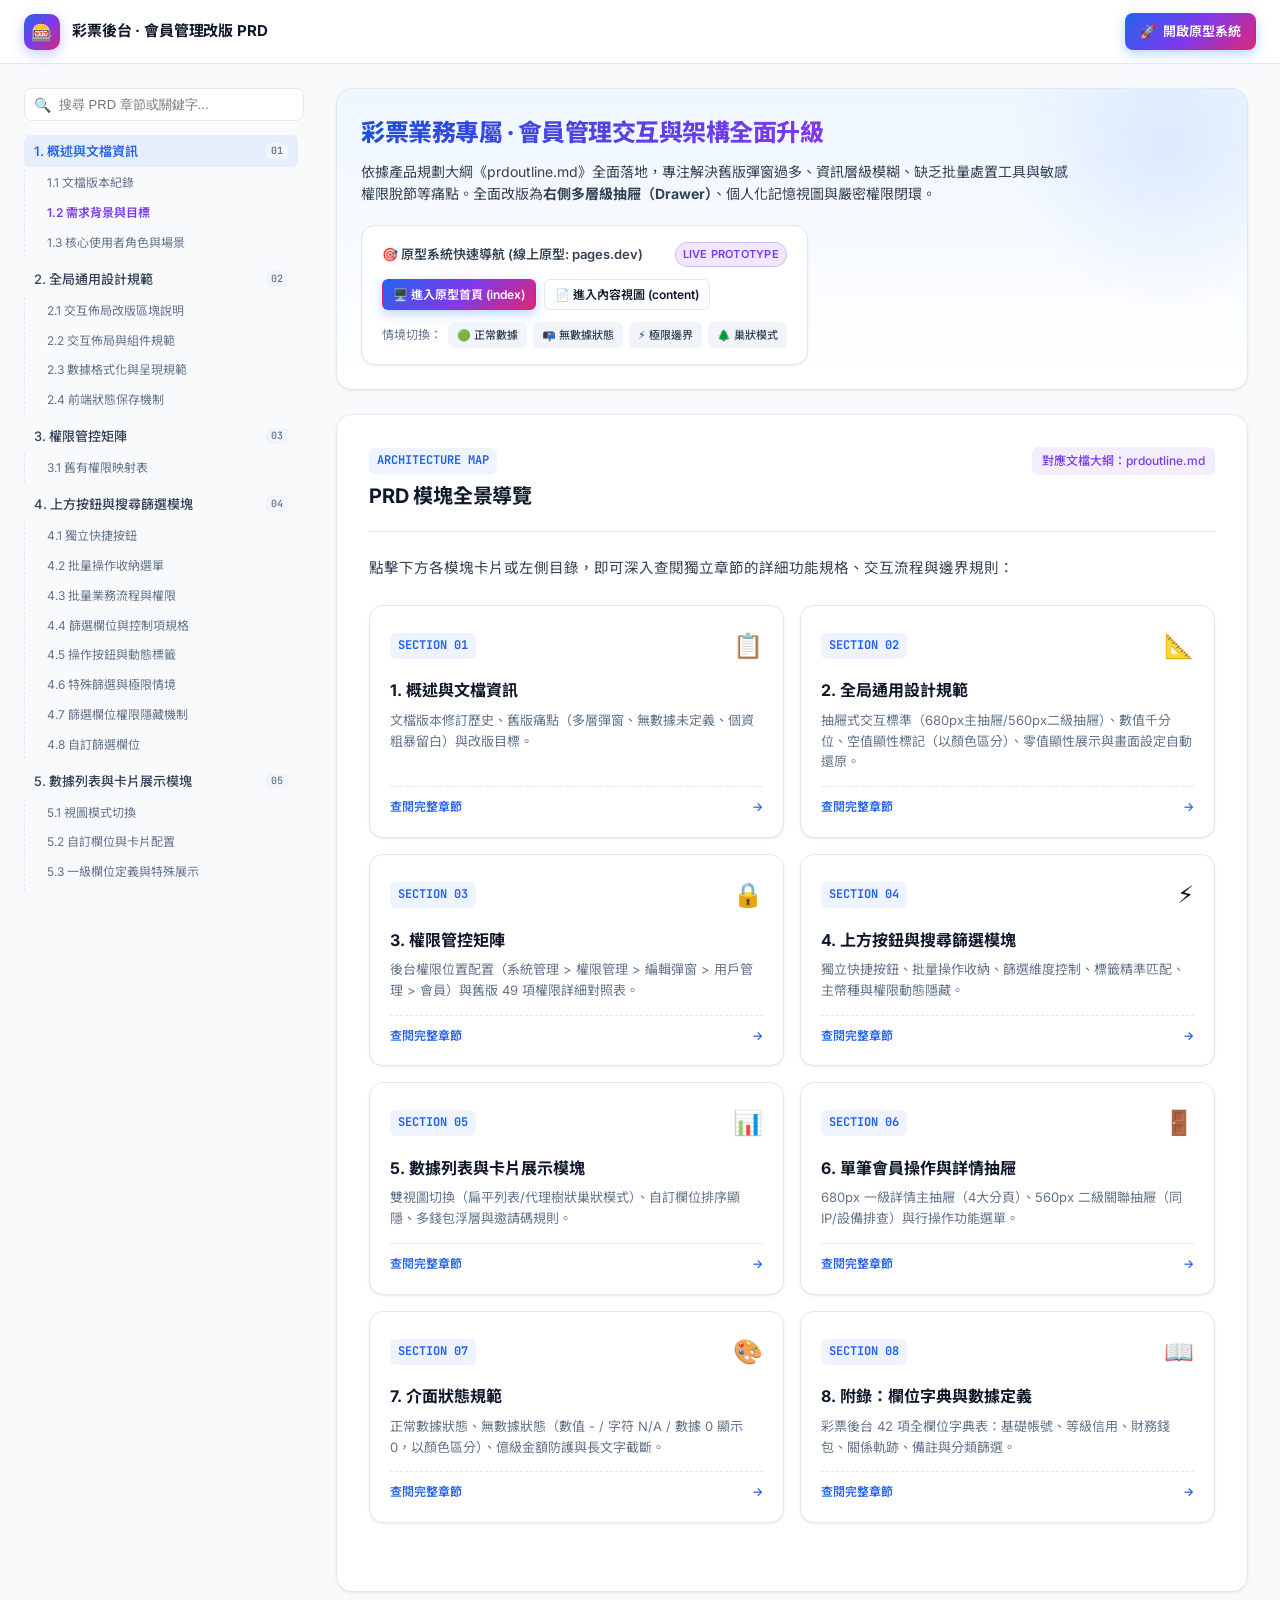
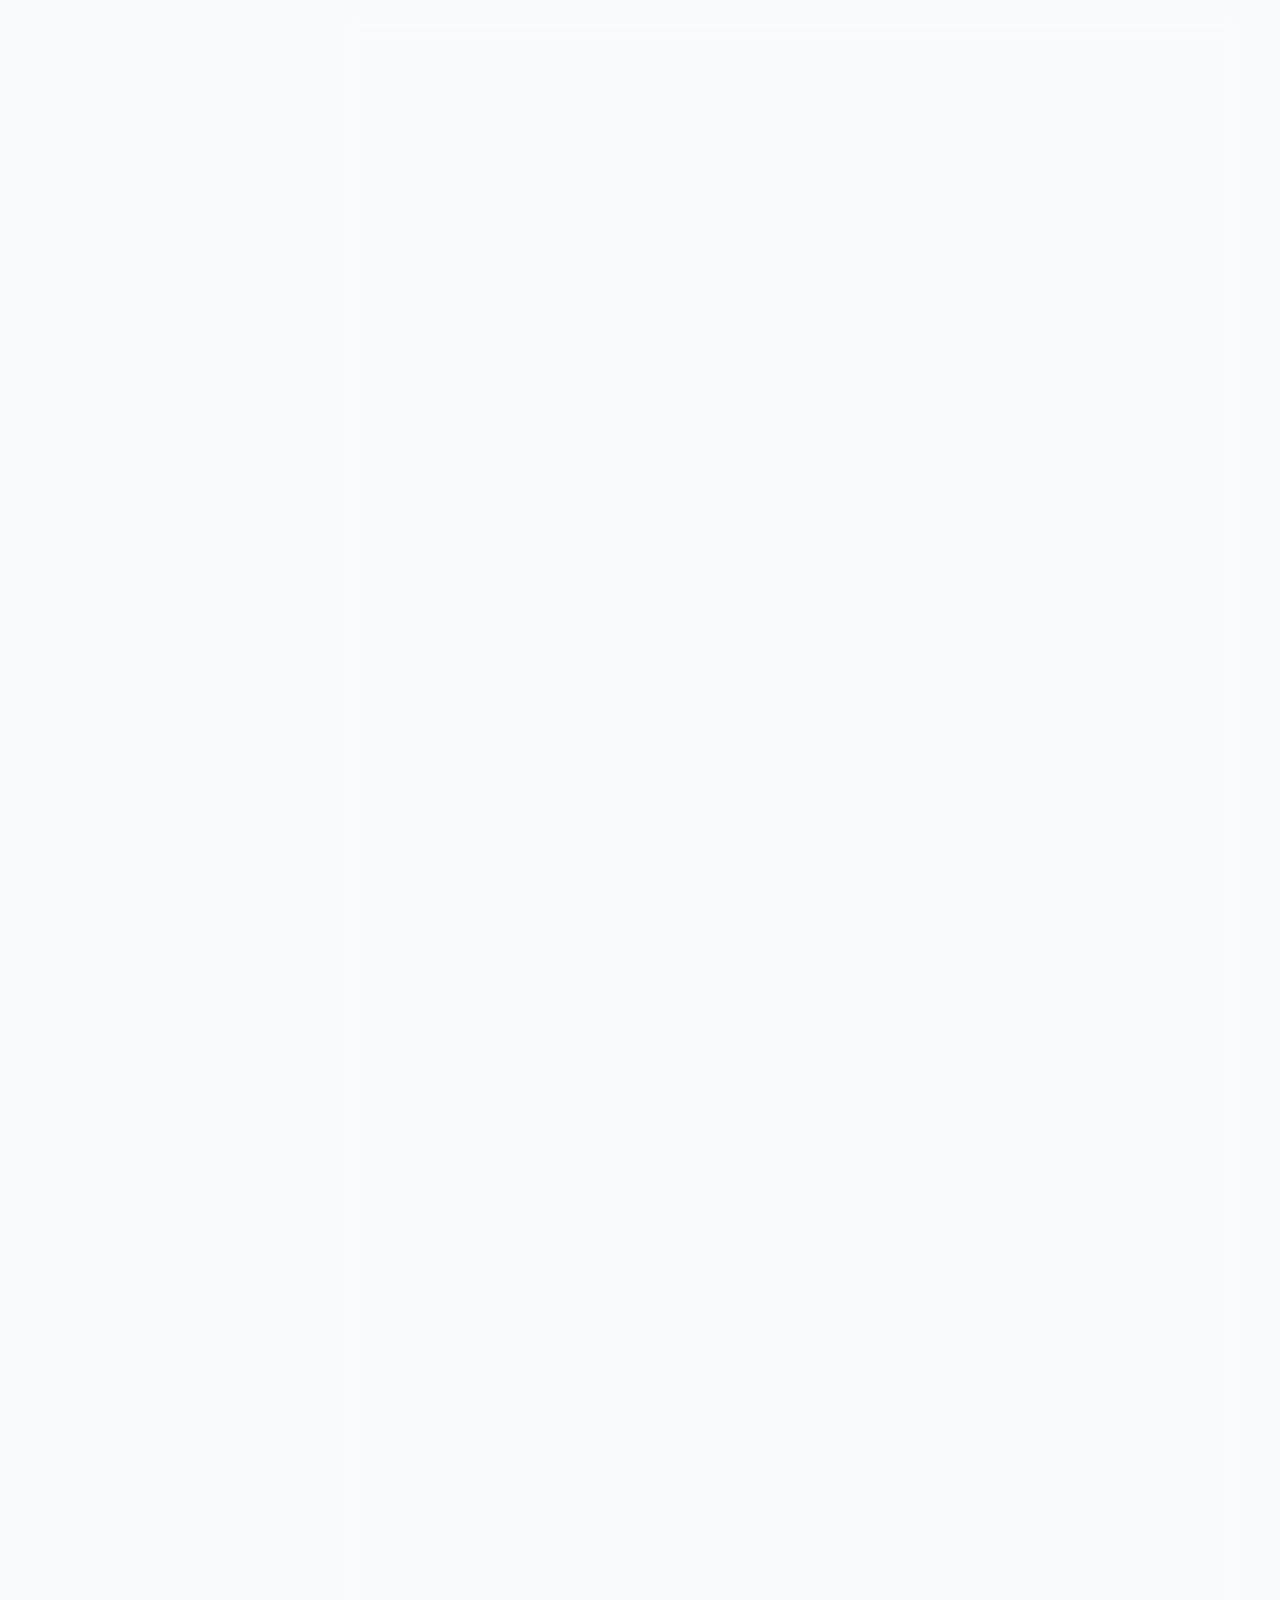
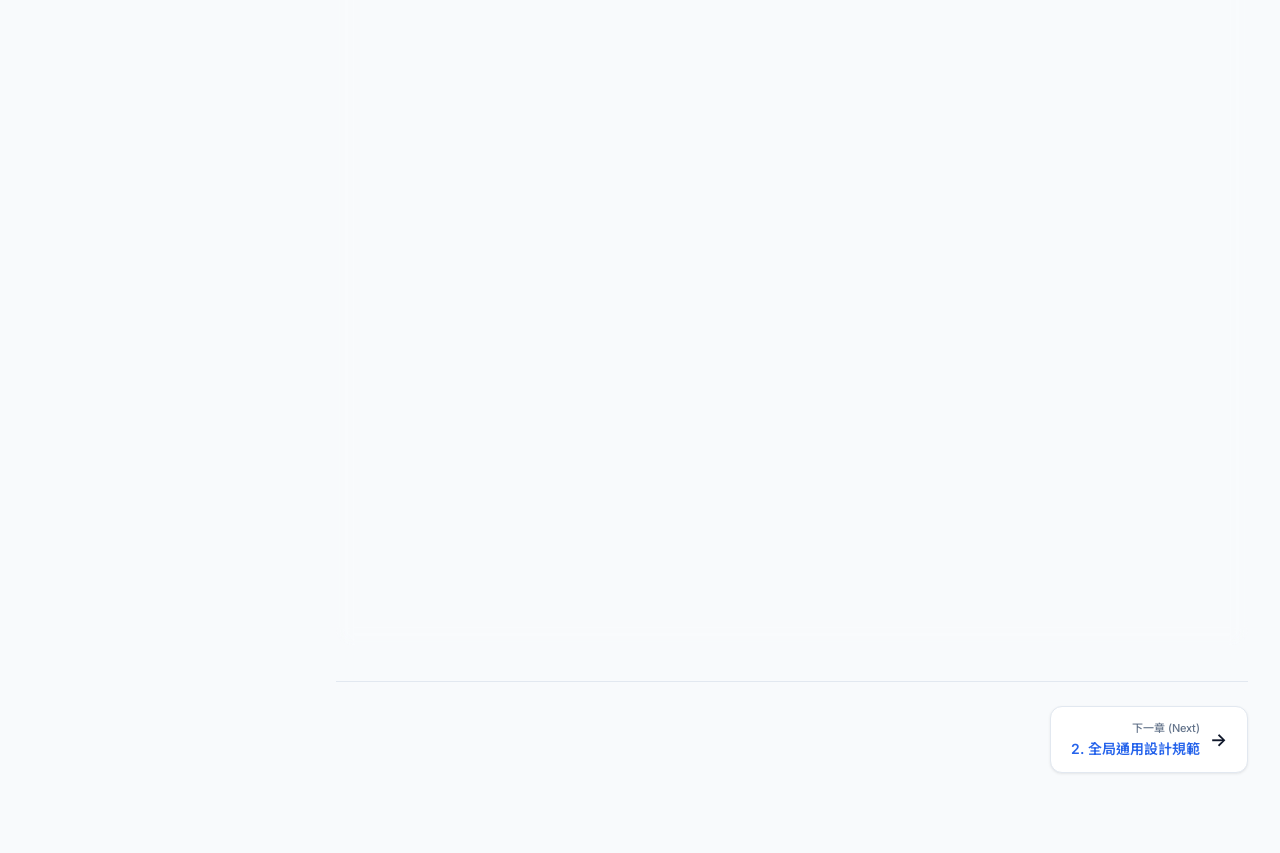
==== commit 1b52bebd: "docs: 更新 1.1 文檔版本紀錄內容為新創立文檔跟原型，編輯人 megan，新增備註欄位" ====
--- a/index.html
+++ b/index.html
@@ -370,34 +370,22 @@
           <table class="data-table">
             <thead>
               <tr>
-                <th>版本號</th>
-                <th>修訂日期</th>
-                <th>修訂人</th>
+                <th style="width: 100px;">版本號</th>
+                <th style="width: 130px;">修訂日期</th>
+                <th style="width: 120px;">修訂人</th>
                 <th>修訂摘要說明</th>
-                <th>審核狀態</th>
+                <th style="width: 120px;">審核狀態</th>
+                <th style="width: 140px;">備註</th>
               </tr>
             </thead>
             <tbody>
               <tr>
-                <td><span class="code-pill">v1.2.0</span></td>
-                <td>2026-10-22</td>
-                <td>產品架構組</td>
-                <td>建立完整 HTML 互動式 PRD，整合抽屜二級架構、42項字典與權限矩陣</td>
+                <td><span class="code-pill">v1.0.0</span></td>
+                <td>2026-10-29</td>
+                <td>megan</td>
+                <td>新創立文檔跟原型</td>
                 <td><span class="badge-tag badge-emerald">已通過</span></td>
-              </tr>
-              <tr>
-                <td><span class="code-pill">v1.1.0</span></td>
-                <td>2026-10-18</td>
-                <td>交互設計師</td>
-                <td>移除多層彈窗，升級為 680px 一級抽屜與 560px 關聯二級抽屜</td>
-                <td><span class="badge-tag badge-emerald">已通過</span></td>
-              </tr>
-              <tr>
-                <td><span class="code-pill">v1.0.0</span></td>
-                <td>2026-10-08</td>
-                <td>產品經理</td>
-                <td>完成彩票會員欄位定義、批量作業整合及權限對照表初稿</td>
-                <td><span class="badge-tag badge-emerald">已通過</span></td>
+                <td>-</td>
               </tr>
             </tbody>
           </table>
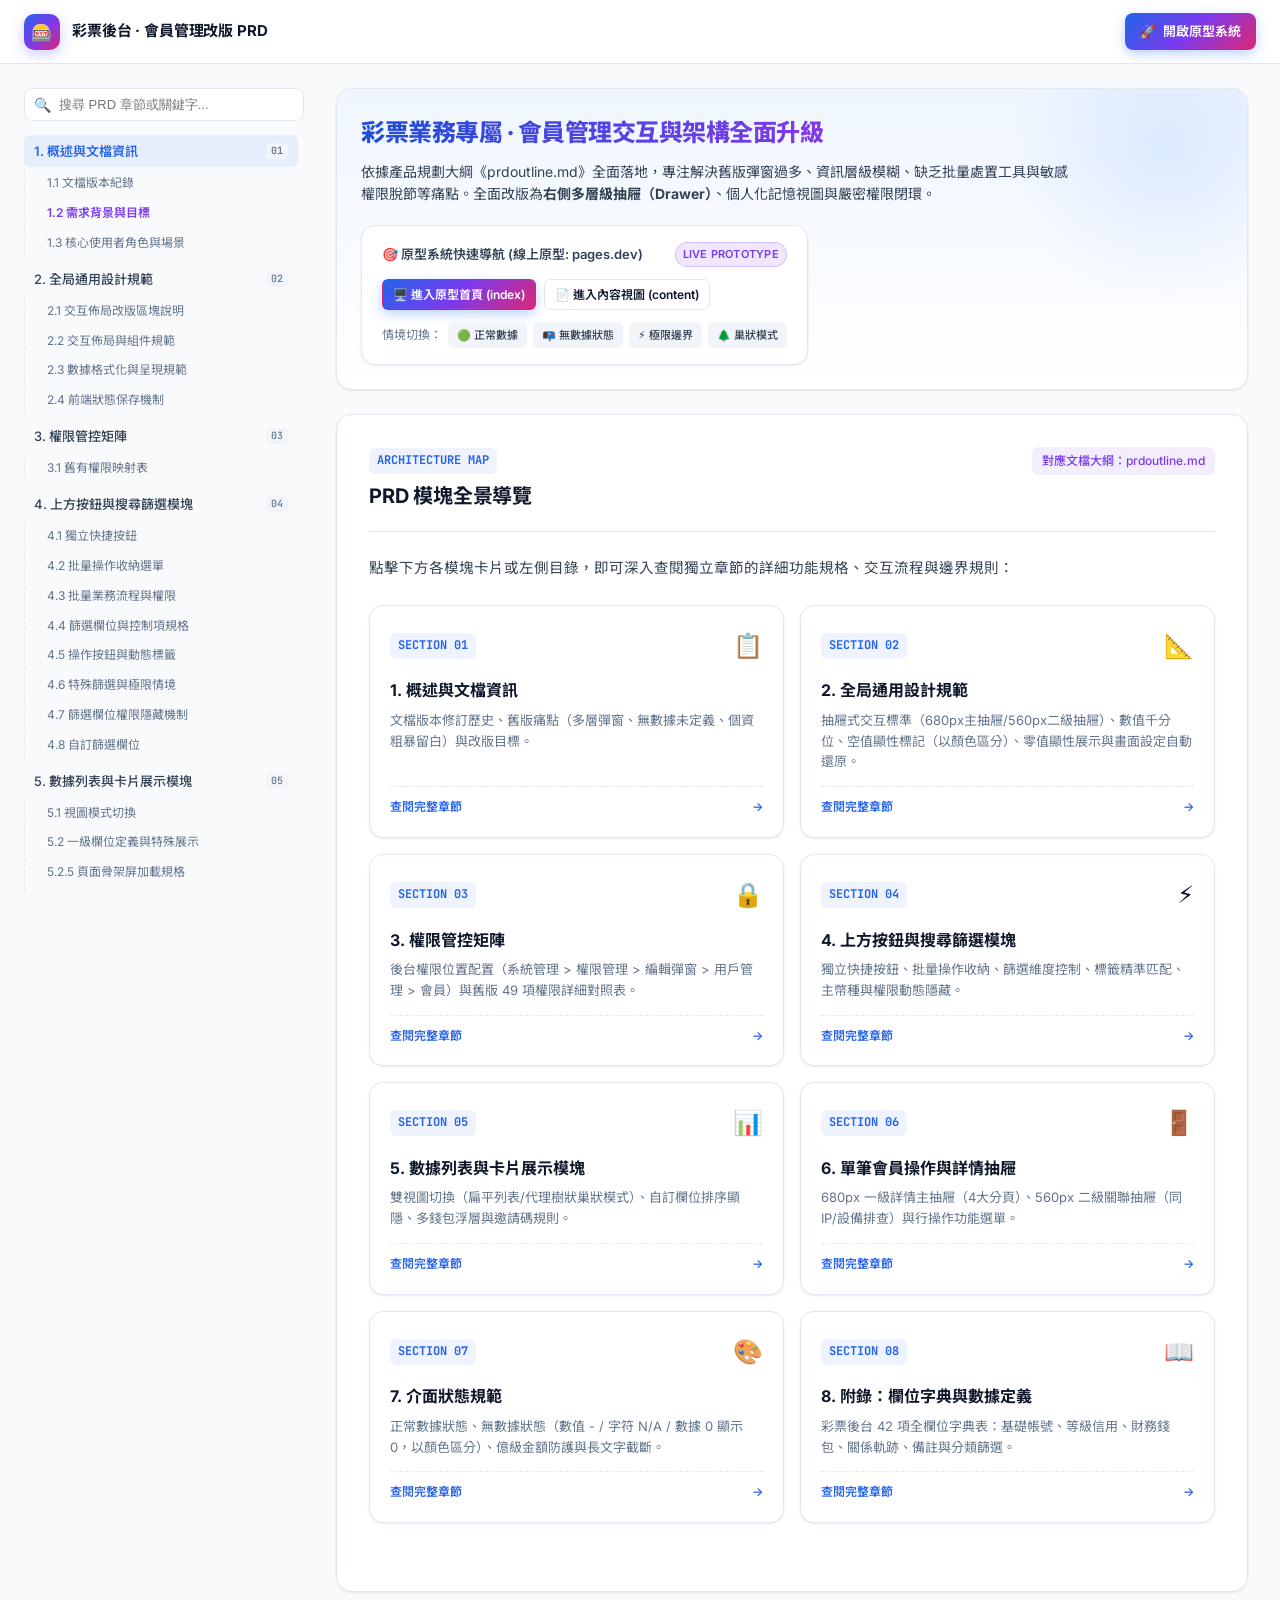
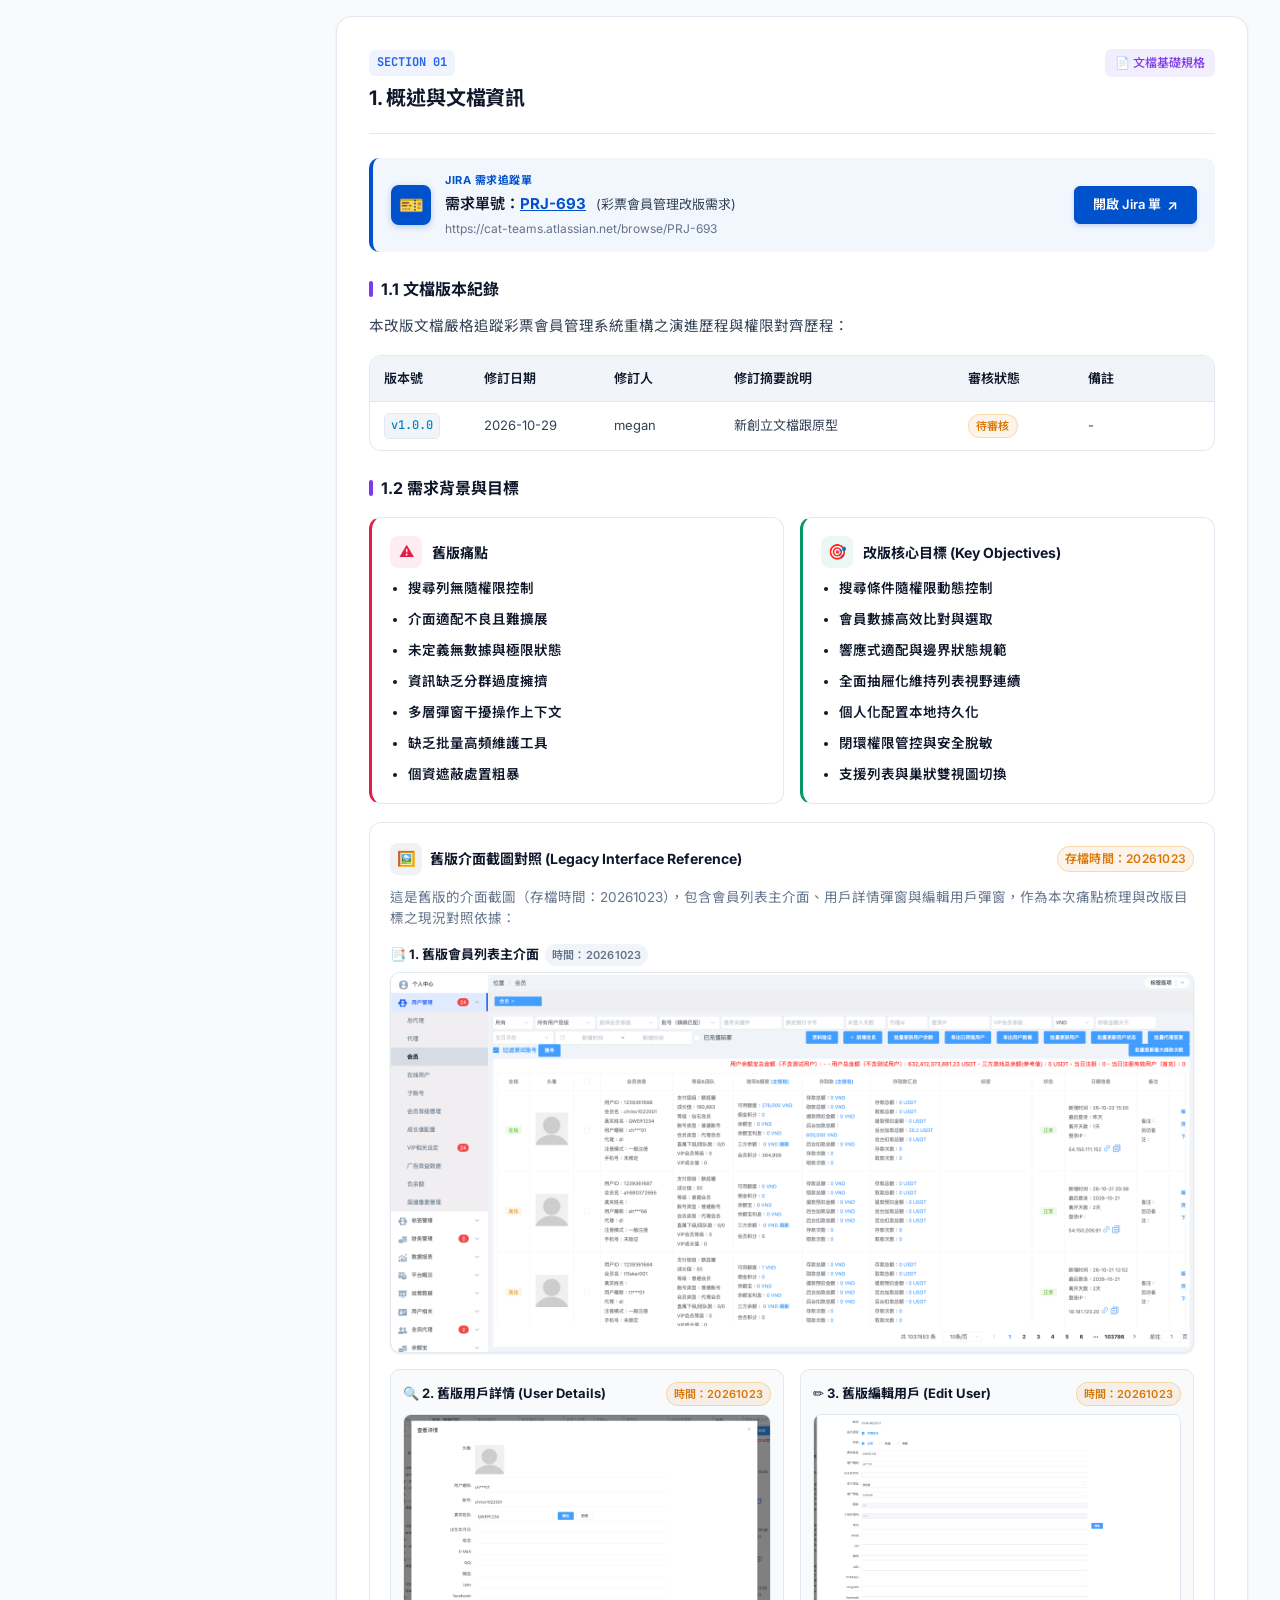
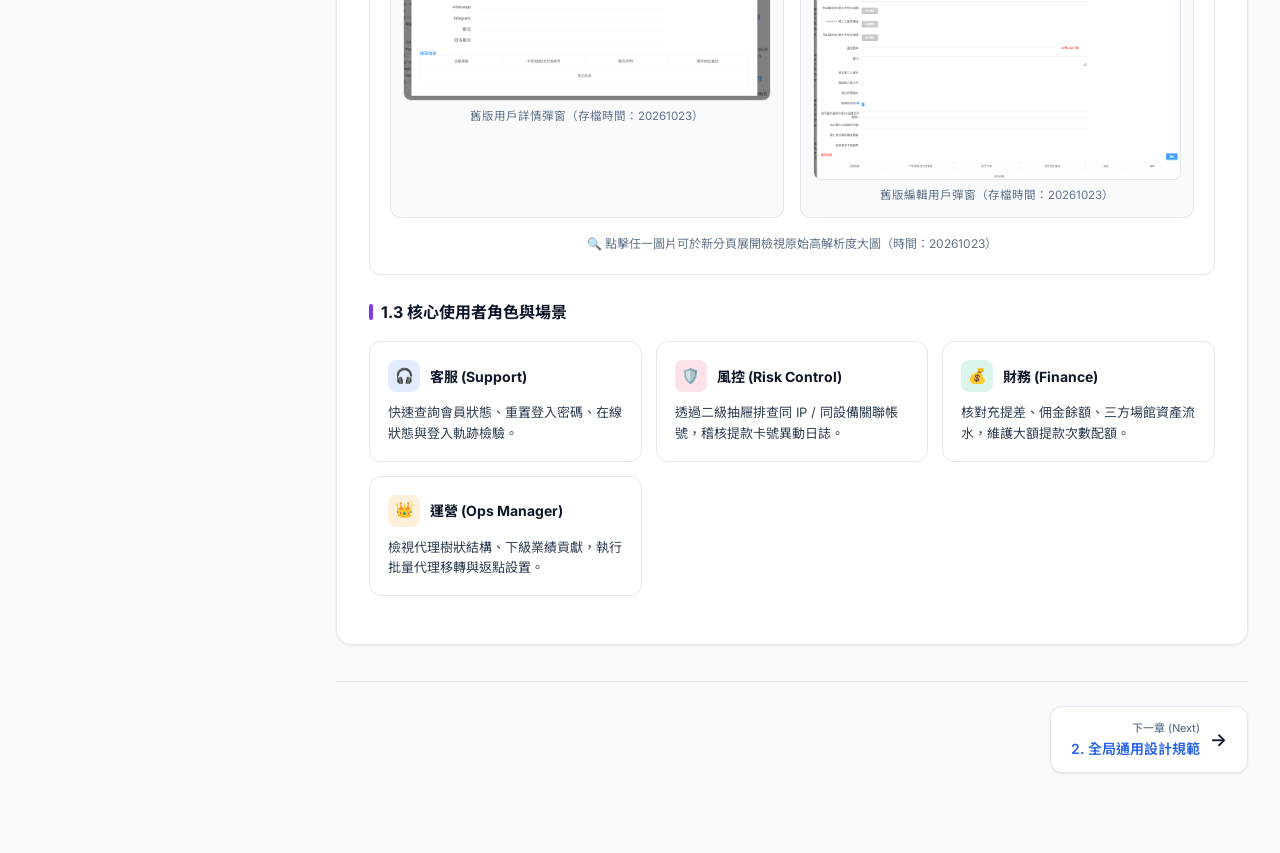
==== commit e4fa2597: "refactor: swap Section 5.2 and 5.3, add 5.2.5 skeleton screen loading specification, and sync outlin" ====
--- a/index.html
+++ b/index.html
@@ -105,9 +105,9 @@
             </a>
             <ul class="toc-sublist">
               <li><a href="section-5.html#sec-5-1" class="toc-sublink">5.1 視圖模式切換</a></li>
-              <li><a href="section-5.html#sec-5-2" class="toc-sublink">5.2 自訂欄位與卡片配置</a></li>
-              <li><a href="section-5.html#sec-5-3" class="toc-sublink">5.3 一級欄位定義與特殊展示</a></li>
-              <li><a href="section-5.html#sec-5-3-2" class="toc-sublink">5.3.2 列表模式展開卡片規格</a></li>
+              <li><a href="section-5.html#sec-5-2" class="toc-sublink">5.2 一級欄位定義與特殊展示</a></li>
+              <li><a href="section-5.html#sec-5-2-5" class="toc-sublink">5.2.5 頁面骨架屏加載規格</a></li>
+              <li><a href="section-5.html#sec-5-3" class="toc-sublink">5.3 自訂欄位與卡片配置</a></li>
             </ul>
           </li>
           <li class="toc-item">
@@ -384,7 +384,7 @@
                 <td>2026-10-29</td>
                 <td>megan</td>
                 <td>新創立文檔跟原型</td>
-                <td><span class="badge-tag badge-emerald">已通過</span></td>
+                <td><span class="badge-tag badge-amber">待審核</span></td>
                 <td>-</td>
               </tr>
             </tbody>
--- a/css/style.css
+++ b/css/style.css
@@ -991,3 +991,19 @@
   padding-top: 10px;
   border-top: 1px dashed var(--border-subtle);
 }
+
+/* Skeleton Loading Shimmer Animation */
+@keyframes skeleton-shimmer {
+  0% {
+    background-position: -200% 0;
+  }
+  100% {
+    background-position: 200% 0;
+  }
+}
+.skeleton-shimmer-bar {
+  background: linear-gradient(90deg, #f1f5f9 25%, #e2e8f0 50%, #f1f5f9 75%);
+  background-size: 200% 100%;
+  animation: skeleton-shimmer 1.5s infinite;
+  border-radius: 4px;
+}
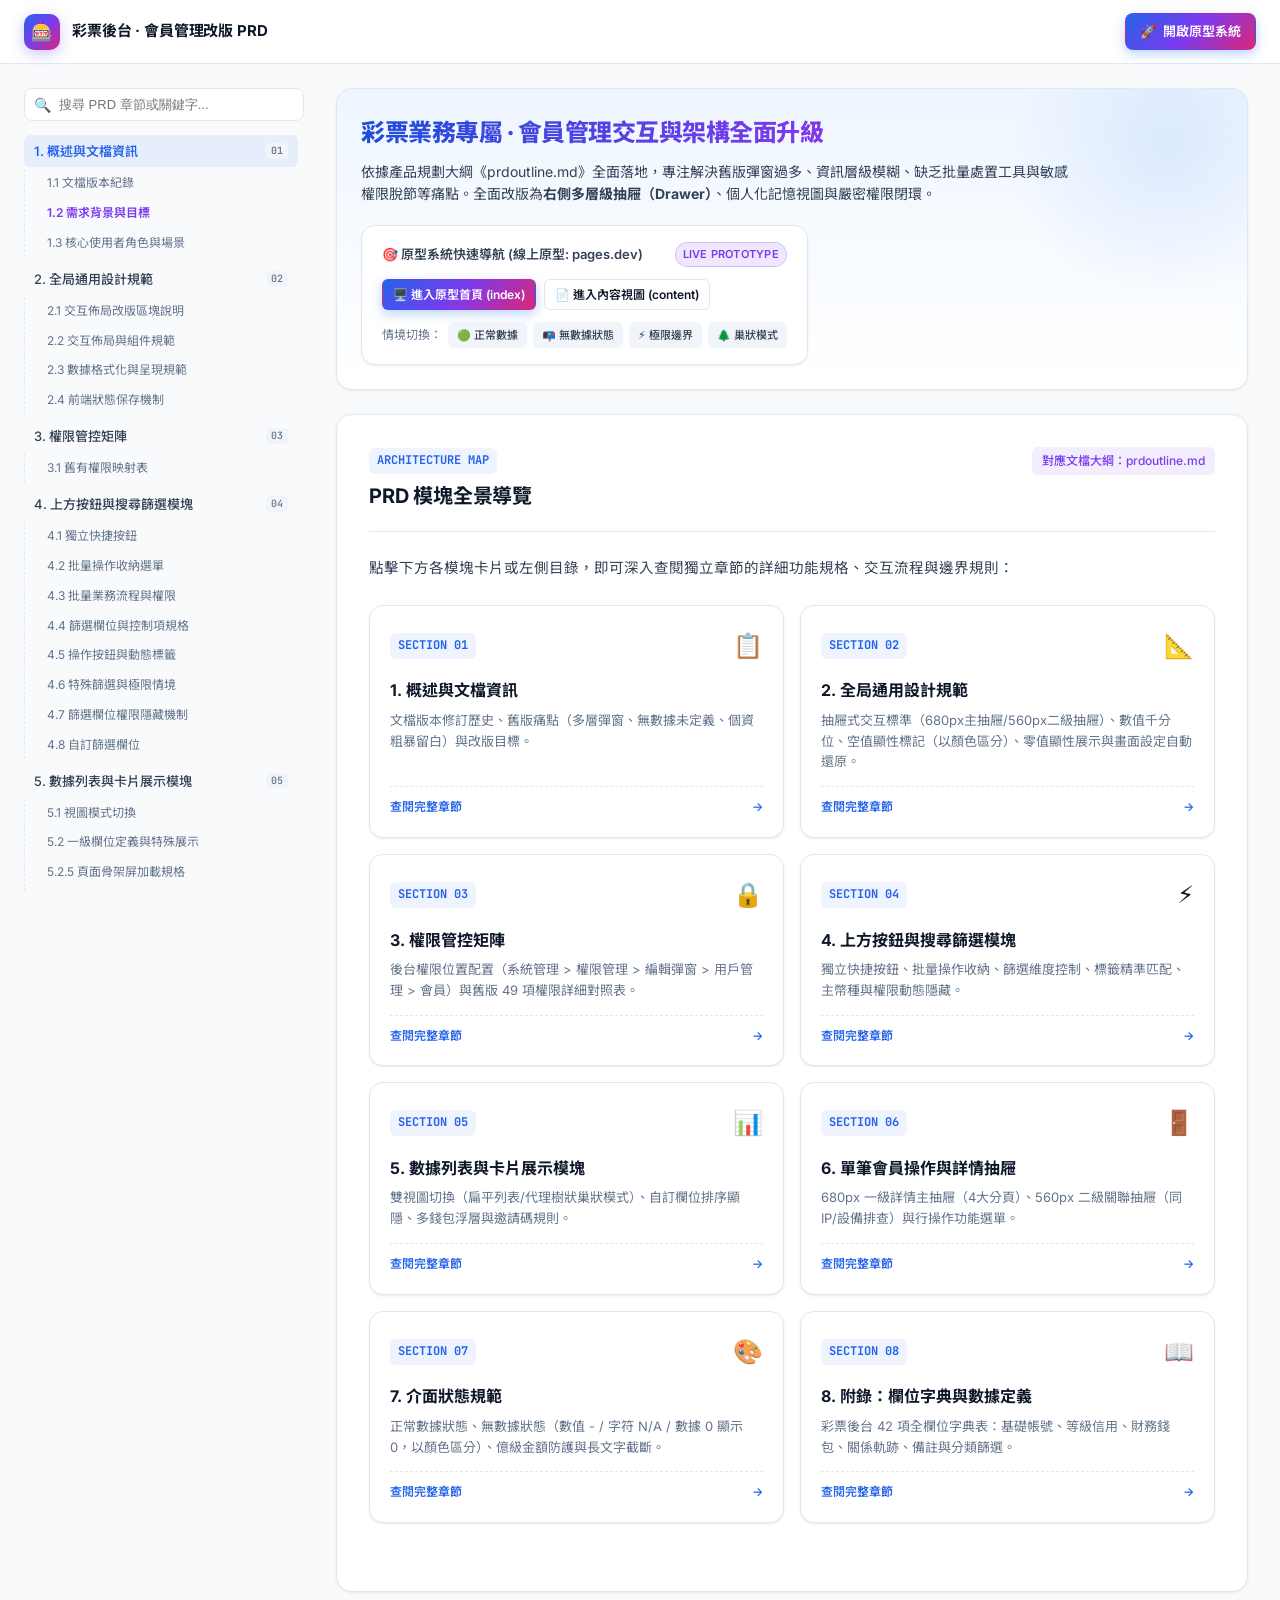
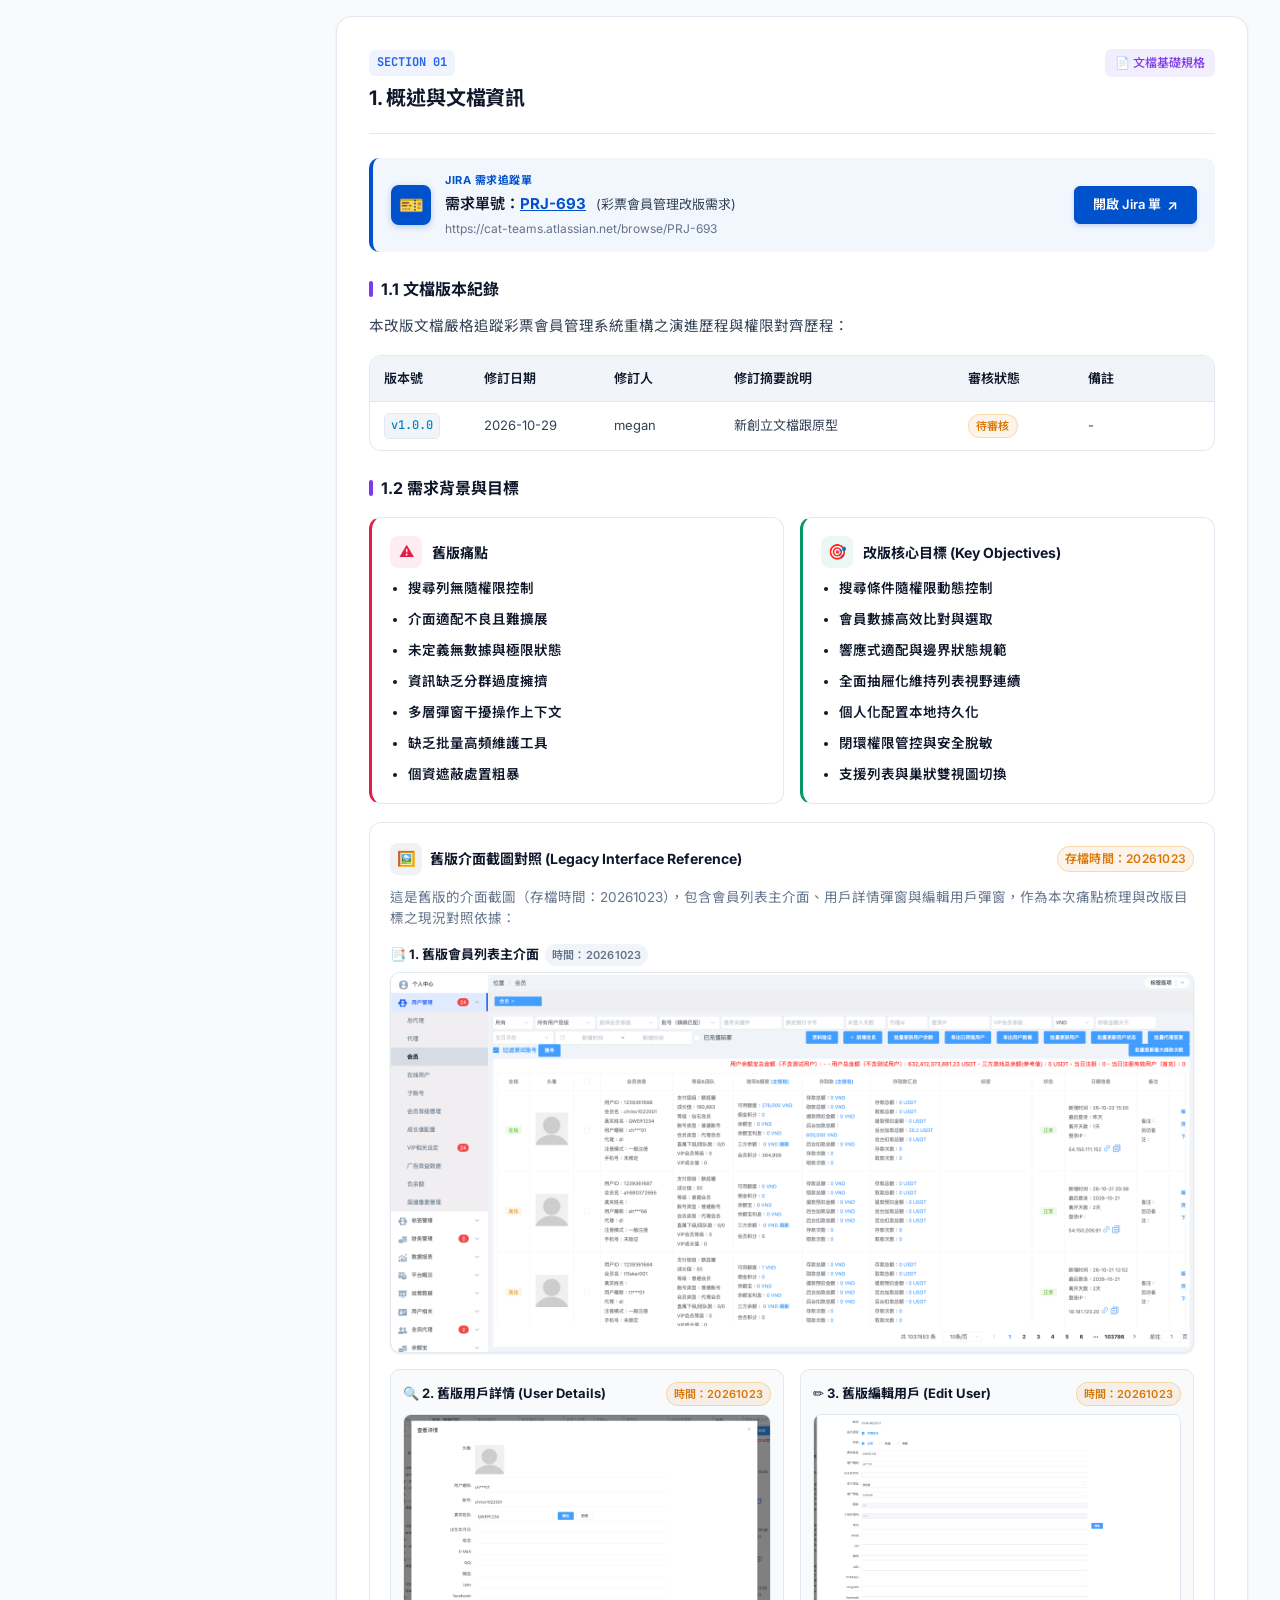
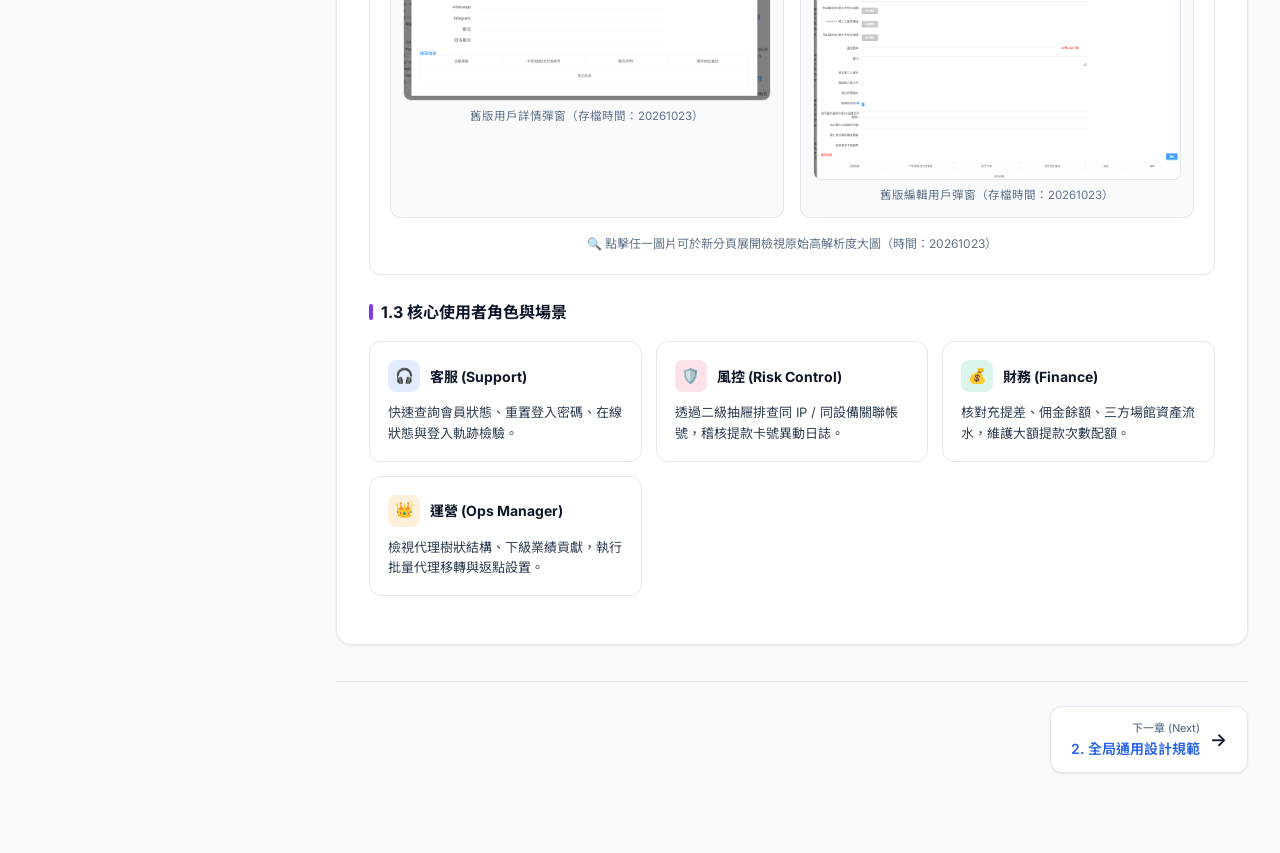
==== commit 4fa1ebc7: "feat(section-5): add 5.4 sticky bottom summary bar specs, interactive demo, and hover tooltip" ====
--- a/index.html
+++ b/index.html
@@ -108,6 +108,7 @@
               <li><a href="section-5.html#sec-5-2" class="toc-sublink">5.2 一級欄位定義與特殊展示</a></li>
               <li><a href="section-5.html#sec-5-2-5" class="toc-sublink">5.2.5 頁面骨架屏加載規格</a></li>
               <li><a href="section-5.html#sec-5-3" class="toc-sublink">5.3 自訂欄位與卡片配置</a></li>
+              <li><a href="section-5.html#sec-5-4" class="toc-sublink">5.4 底部金額匯總列規範</a></li>
             </ul>
           </li>
           <li class="toc-item">
--- a/css/style.css
+++ b/css/style.css
@@ -642,11 +642,47 @@
       color: #0284c7;
       display: inline-block;
       font-weight: 500;
+      white-space: nowrap;
+      word-break: keep-all;
     }
     .code-pill.muted {
       color: #64748b;
       background: #f1f5f9;
       border-color: #cbd5e1;
+    }
+
+    /* Global Anti-Truncation & Button Pill Classes */
+    .btn-pill, .badge-pill, .status-pill, .tag-pill {
+      display: inline-flex;
+      align-items: center;
+      justify-content: center;
+      white-space: nowrap;
+      word-break: keep-all;
+      flex-shrink: 0;
+      border-radius: 4px;
+      padding: 2px 8px;
+      font-size: 11px;
+      font-weight: 700;
+      line-height: 1.4;
+      text-decoration: none;
+    }
+    .btn-pill-group {
+      display: inline-flex;
+      align-items: center;
+      gap: 6px;
+      white-space: nowrap;
+      flex-wrap: nowrap;
+    }
+    .btn-pill-success { background: #10b981; color: #ffffff; }
+    .btn-pill-danger { background: #ef4444; color: #ffffff; }
+    .btn-pill-secondary { background: #64748b; color: #ffffff; }
+    .status-pill-success { background: #d1fae5; color: #065f46; }
+    .status-pill-danger { background: #fee2e2; color: #991b1b; }
+
+    /* Custom Tooltip on Hover */
+    .has-tooltip:hover .custom-tooltip {
+      visibility: visible !important;
+      opacity: 1 !important;
     }
 
     /* Alert / Callout Boxes */
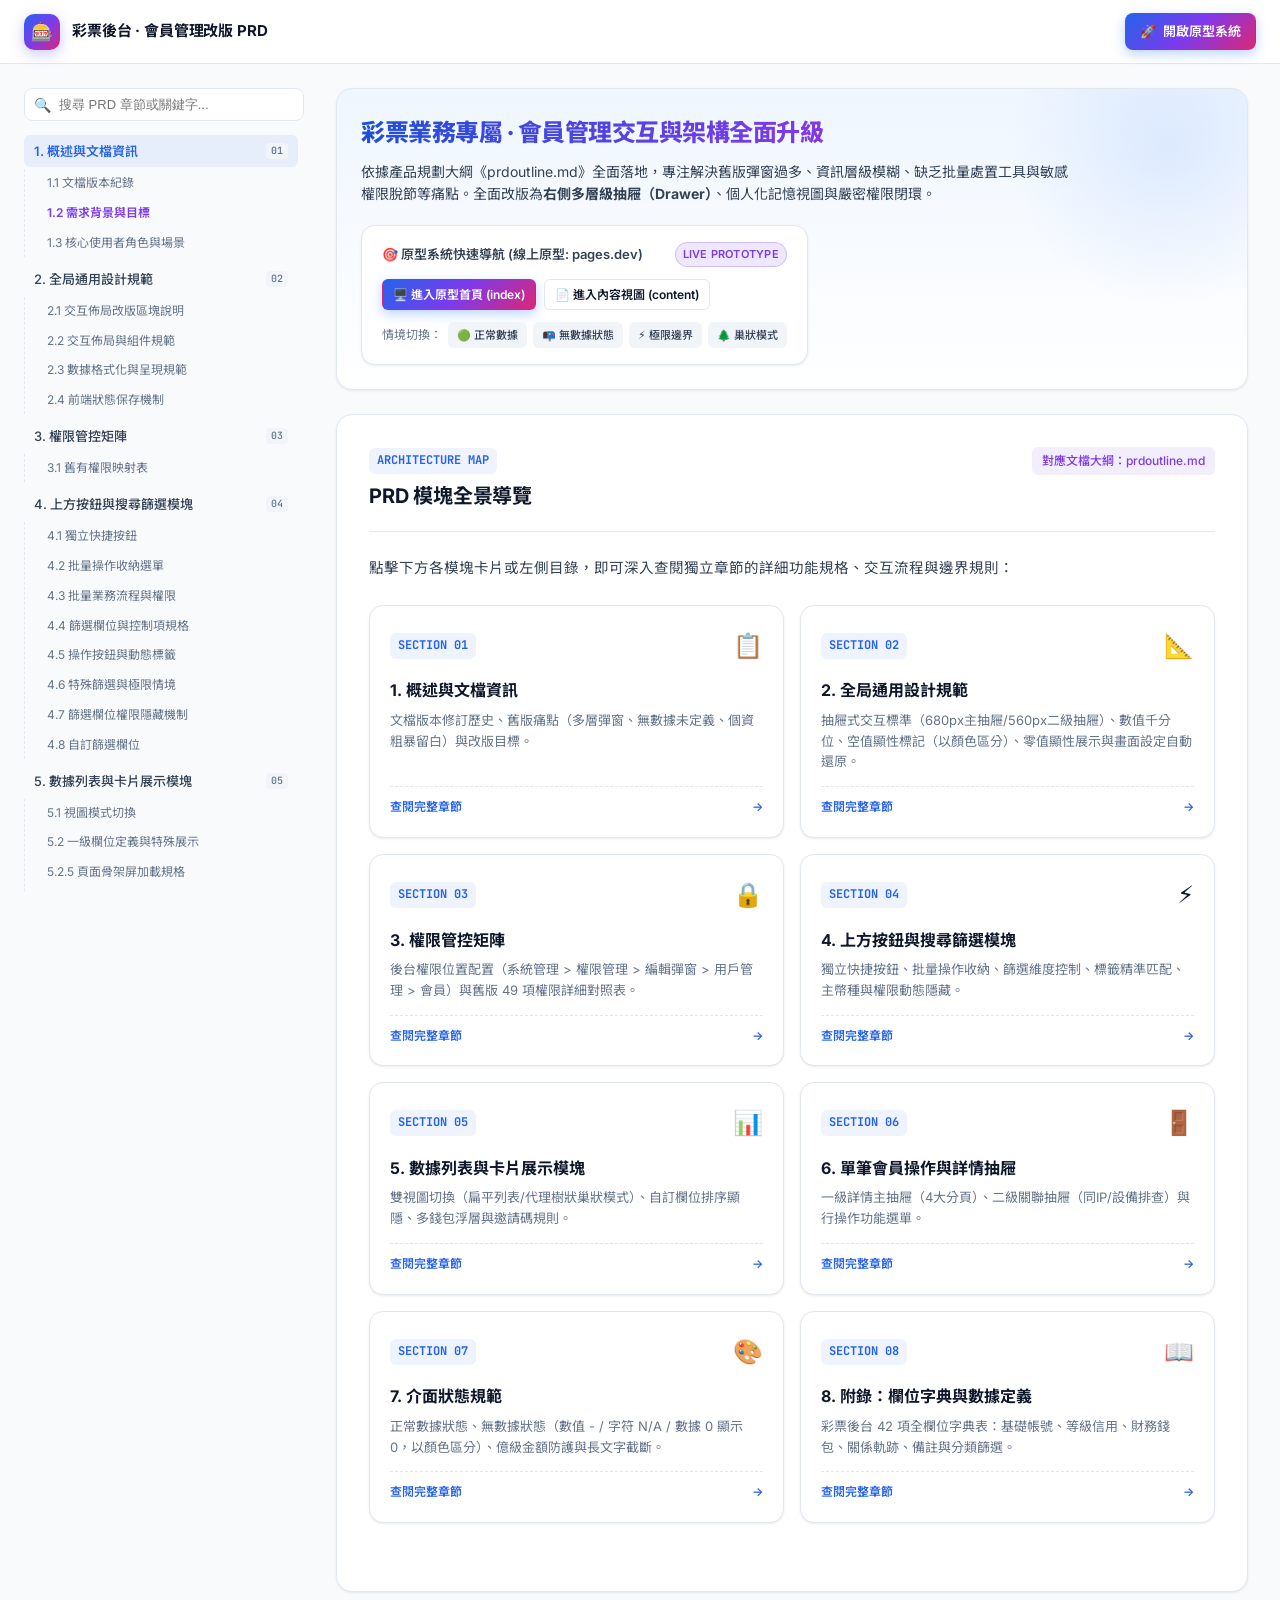
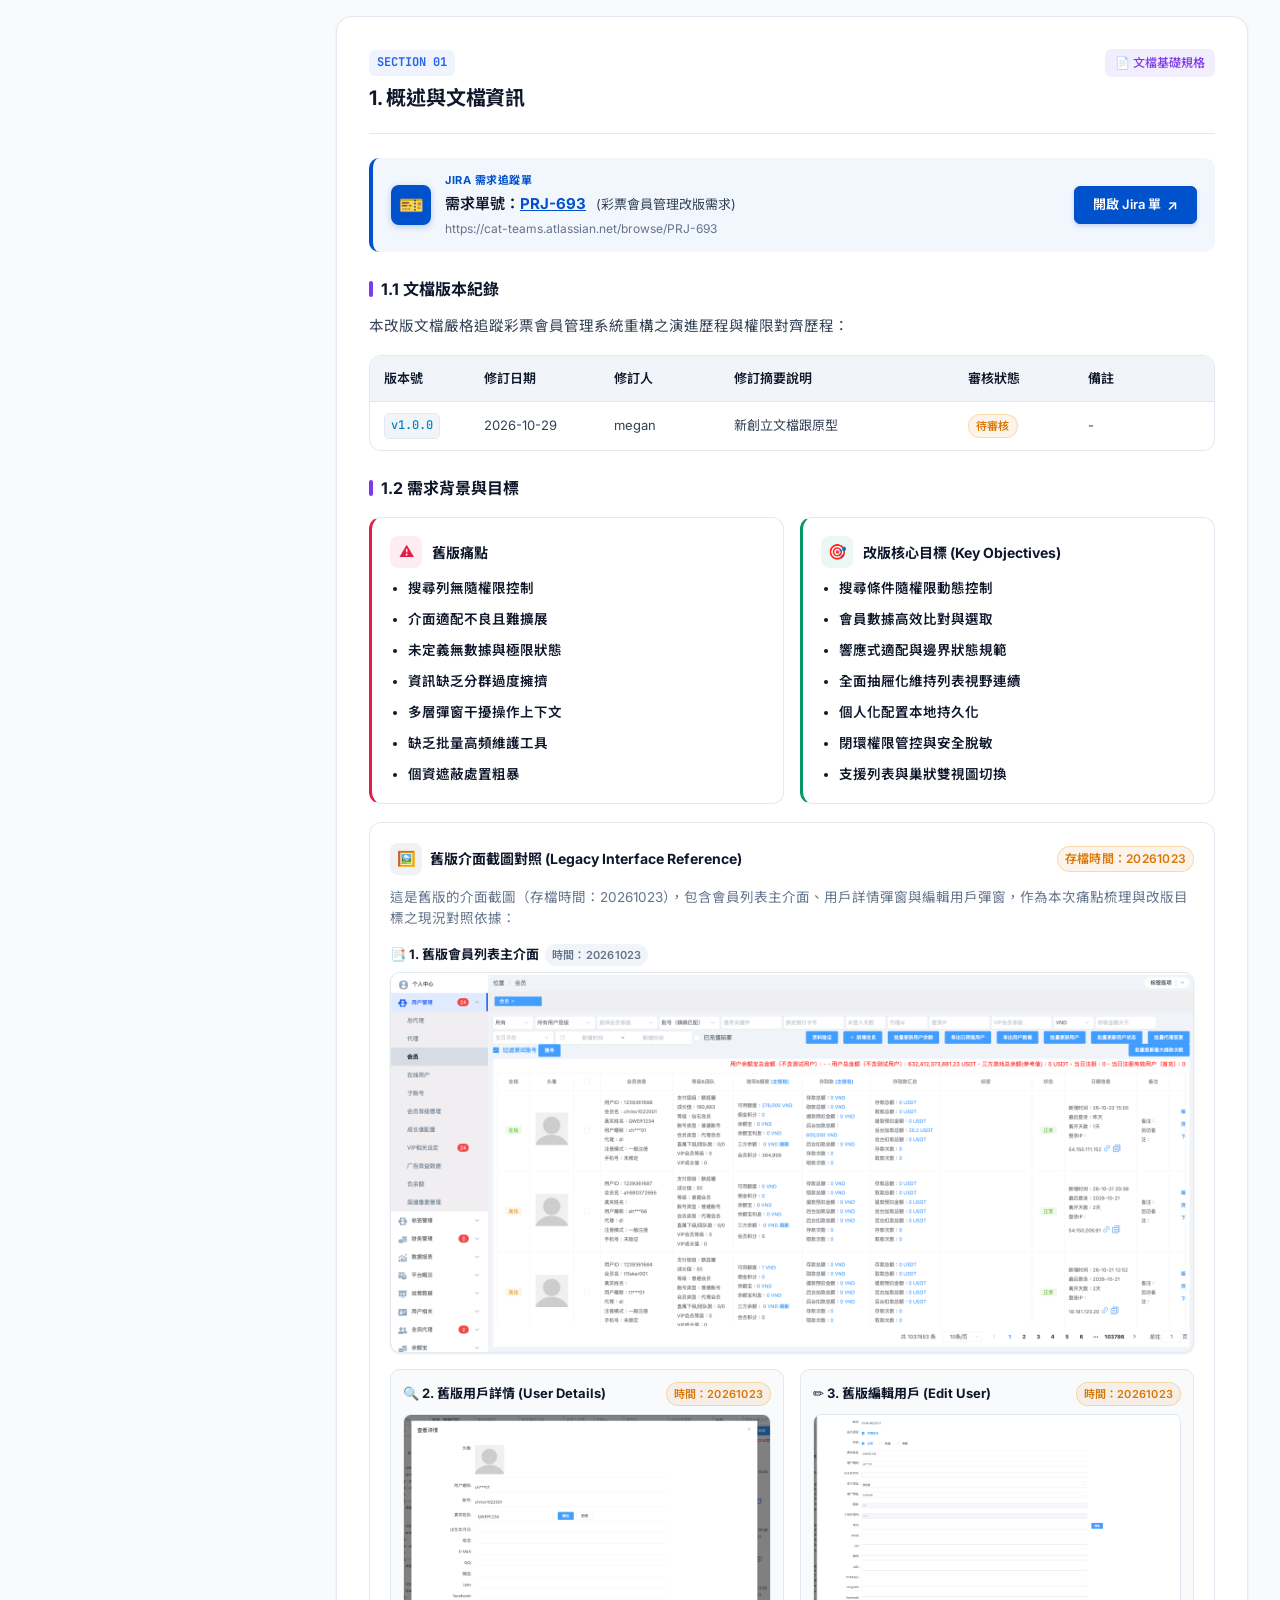
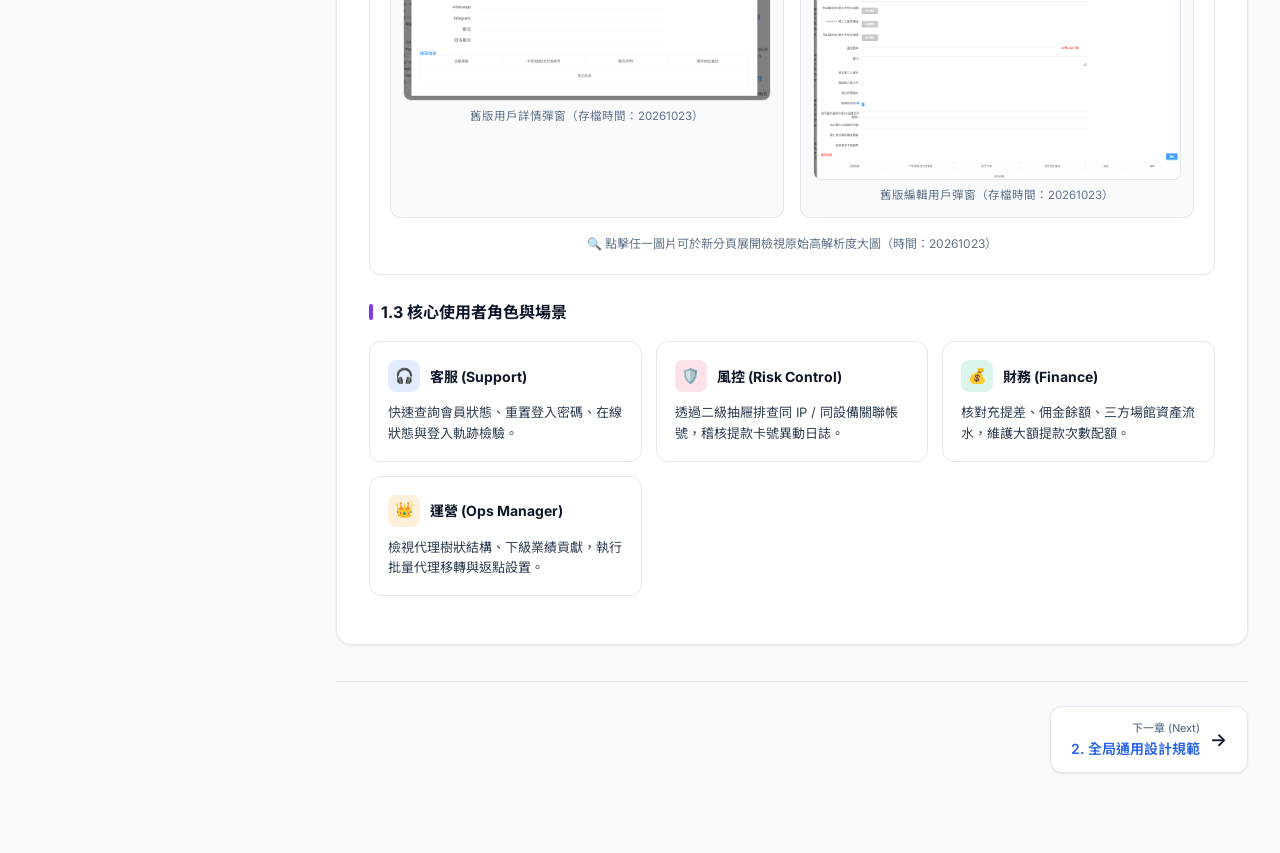
==== commit 76516712: "docs: remove all px dimension specifications from PRD text across all documents" ====
--- a/index.html
+++ b/index.html
@@ -280,7 +280,7 @@
                 <span class="module-card-icon">🚪</span>
               </div>
               <div class="module-card-title">6. 單筆會員操作與詳情抽屜</div>
-              <div class="module-card-desc">680px 一級詳情主抽屜（4大分頁）、560px 二級關聯抽屜（同IP/設備排查）與行操作功能選單。</div>
+              <div class="module-card-desc">一級詳情主抽屜（4大分頁）、二級關聯抽屜（同IP/設備排查）與行操作功能選單。</div>
             </div>
             <div class="module-card-footer">
               <span>查閱完整章節</span>
